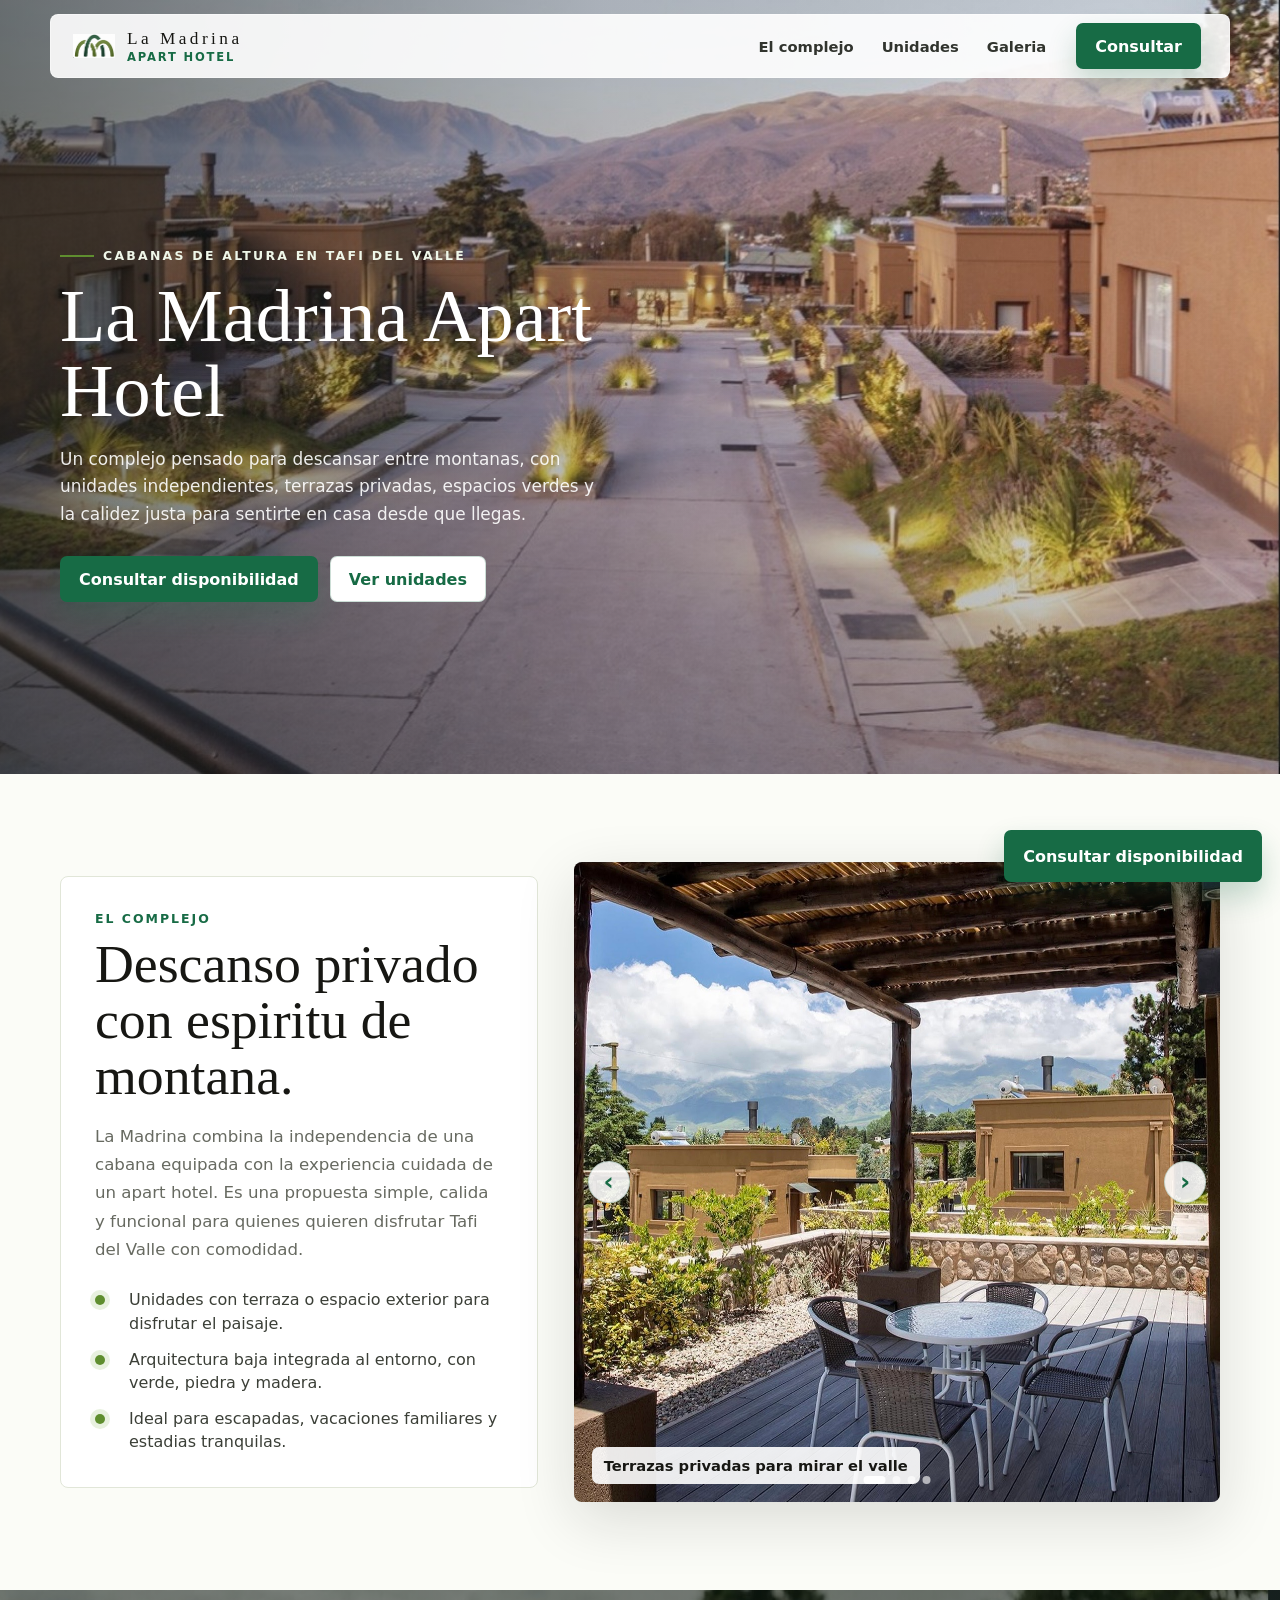
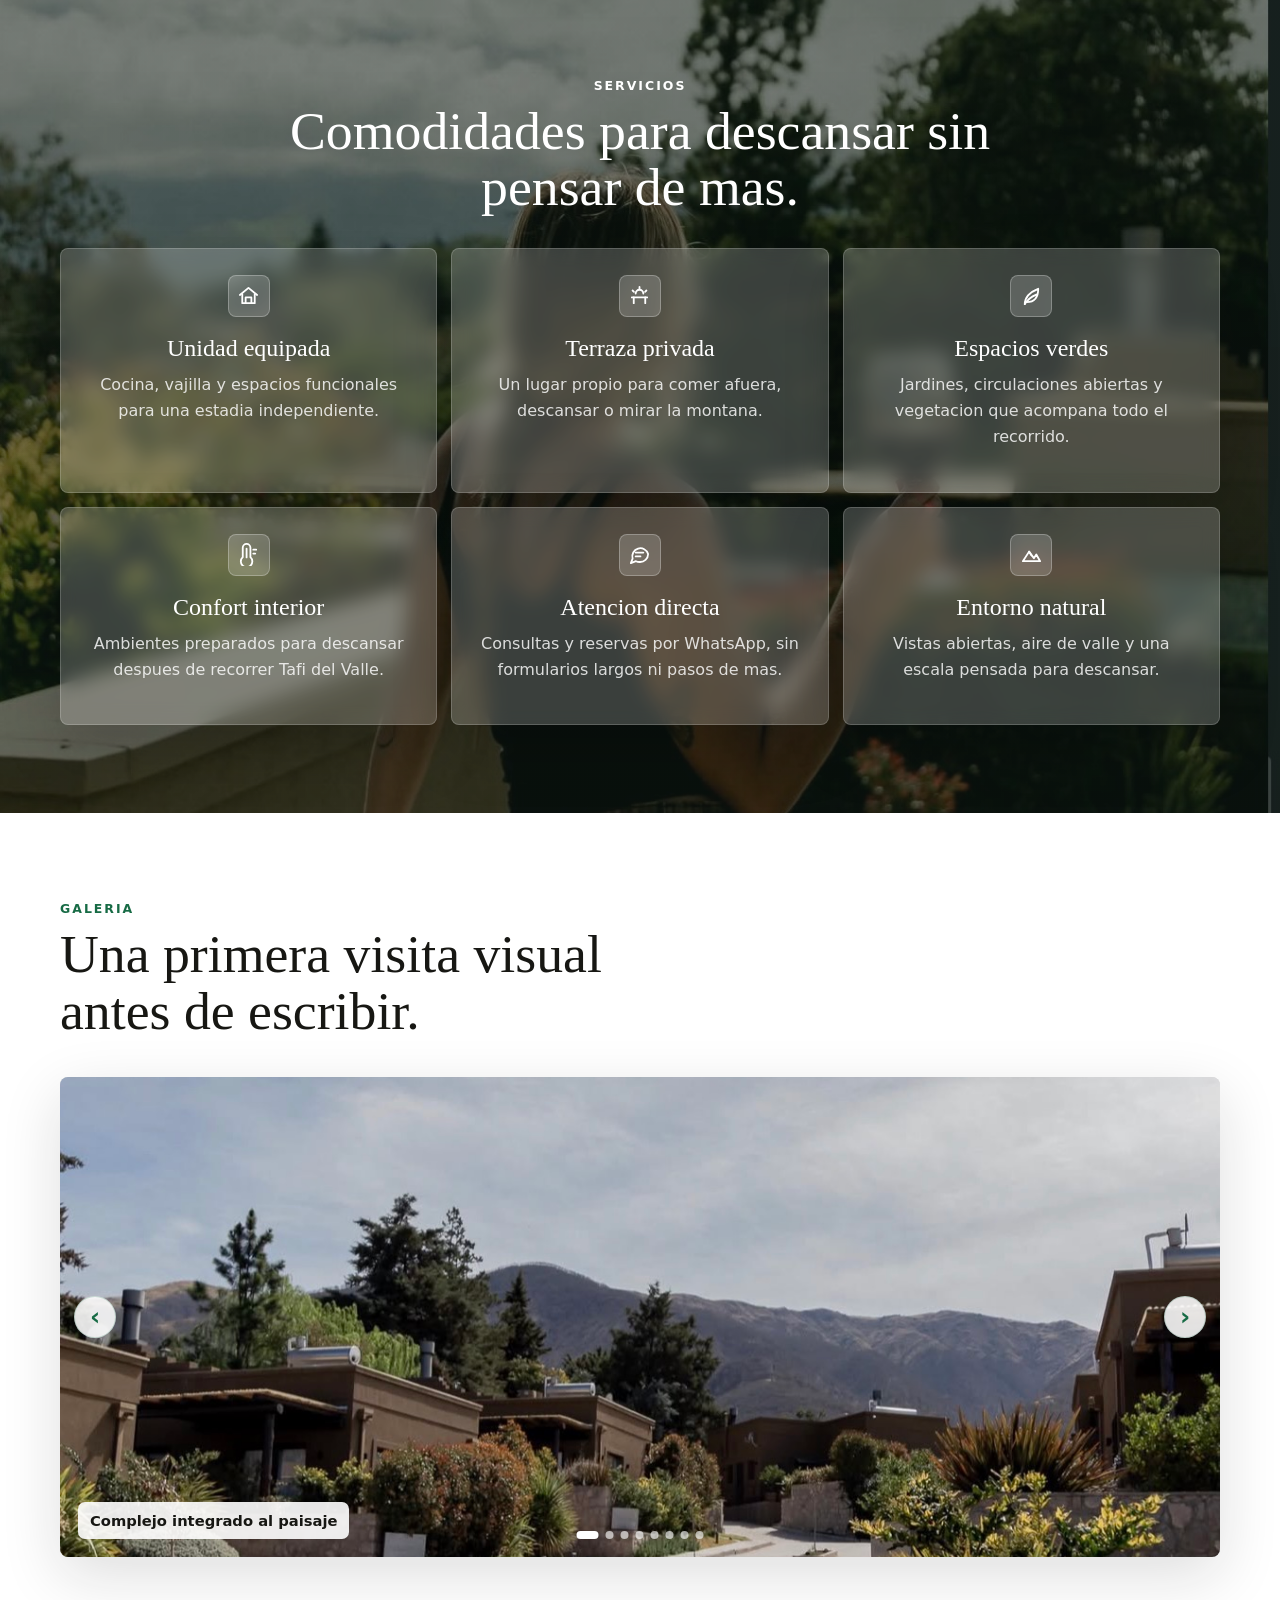
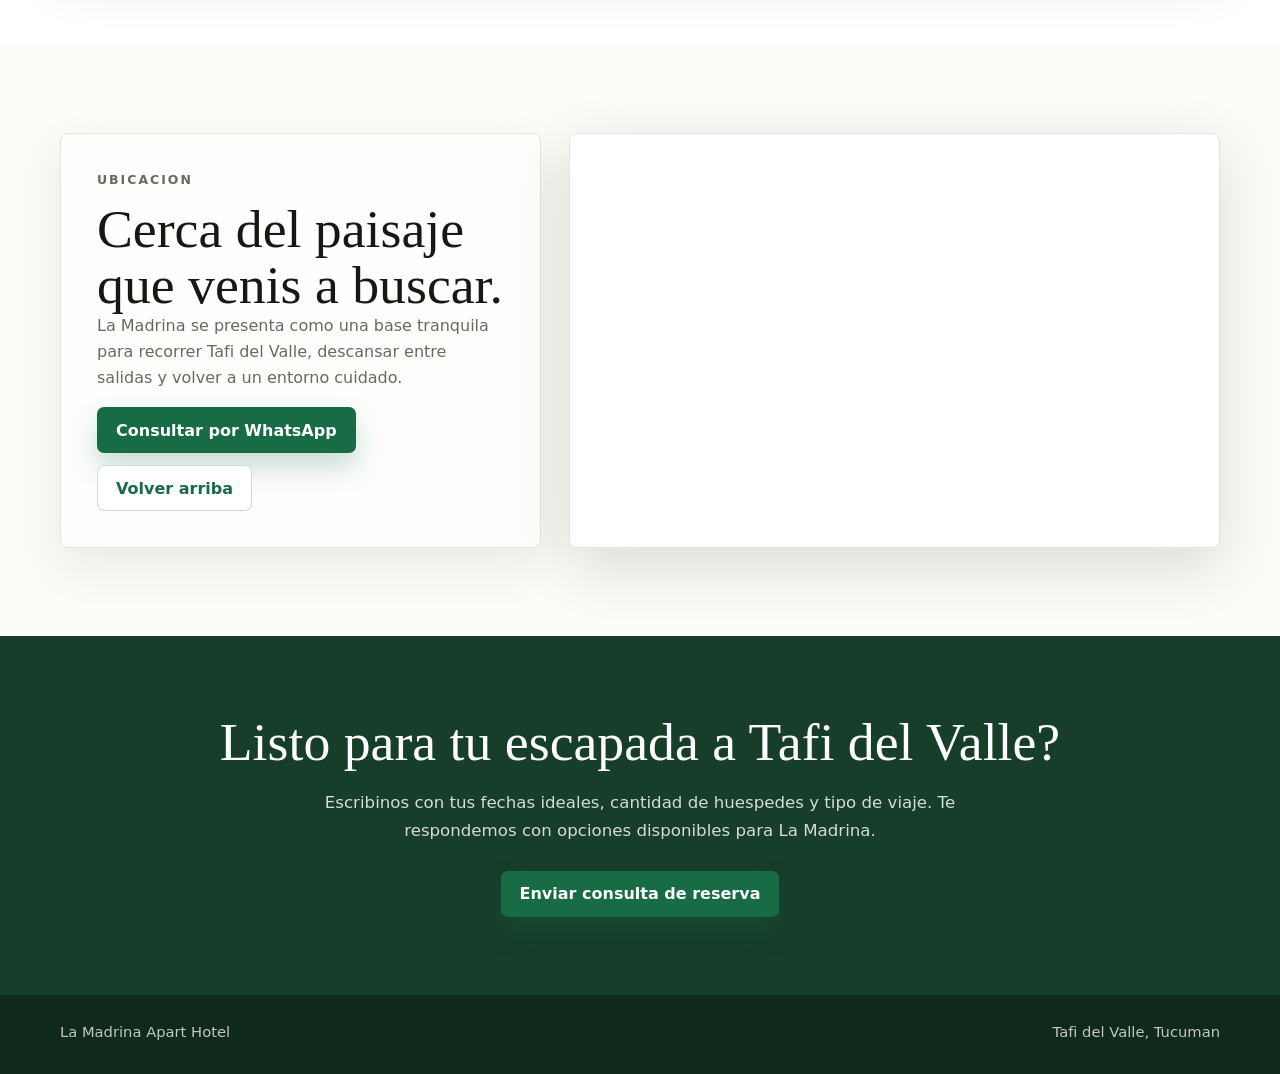
==== index.html @ ac55bc5e "Suavizar fondo de ubicacion" ====
<!doctype html>
<html lang="es">
  <head>
    <meta charset="utf-8">
    <meta name="viewport" content="width=device-width, initial-scale=1">
    <title>La Madrina Apart Hotel</title>
    <meta
      name="description"
      content="La Madrina Apart Hotel, cabanas de altura para descansar entre montanas, terrazas privadas y naturaleza."
    >
    <style>
      :root {
        --green: #176b45;
        --green-soft: #5f8e2f;
        --ink: #171713;
        --muted: #676a61;
        --line: #e1e6d8;
        --paper: #fbfcf7;
        --white: #ffffff;
        --stone: #d5c9b5;
        --wood: #8a5f3e;
        --shadow: 0 18px 60px rgba(23, 23, 19, 0.14);
      }

      * {
        box-sizing: border-box;
      }

      html {
        scroll-behavior: smooth;
      }

      body {
        margin: 0;
        font-family: Inter, ui-sans-serif, system-ui, -apple-system, BlinkMacSystemFont, "Segoe UI", sans-serif;
        color: var(--ink);
        background: var(--paper);
        letter-spacing: 0;
      }

      img {
        display: block;
        max-width: 100%;
      }

      a {
        color: inherit;
        text-decoration: none;
      }

      button,
      .button {
        font: inherit;
      }

      .topbar {
        position: fixed;
        top: 0;
        left: 0;
        right: 0;
        z-index: 20;
        display: flex;
        justify-content: center;
        padding: 14px 18px;
        transition: background 180ms ease, box-shadow 180ms ease, padding 180ms ease;
      }

      .topbar.is-scrolled {
        background: rgba(251, 252, 247, 0.94);
        box-shadow: 0 12px 34px rgba(23, 23, 19, 0.08);
        backdrop-filter: blur(16px);
        padding-block: 9px;
      }

      .nav {
        width: min(1180px, 100%);
        min-height: 64px;
        display: grid;
        grid-template-columns: auto 1fr auto auto;
        align-items: center;
        gap: 18px;
        padding: 8px 10px 8px 22px;
        border: 1px solid rgba(255, 255, 255, 0.42);
        background: rgba(255, 255, 255, 0.9);
        border-radius: 8px;
      }

      .brand {
        display: flex;
        align-items: center;
        gap: 12px;
        min-width: 0;
      }

      .brand-logo {
        width: 42px;
        height: 34px;
        object-fit: contain;
        flex: 0 0 auto;
      }

      .brand-text {
        display: grid;
        gap: 1px;
        min-width: 0;
      }

      .brand-name {
        font-family: Georgia, "Times New Roman", serif;
        font-size: 1.08rem;
        letter-spacing: 0.2em;
        white-space: nowrap;
      }

      .brand-type {
        color: var(--green);
        font-size: 0.72rem;
        font-weight: 800;
        letter-spacing: 0.16em;
        text-transform: uppercase;
      }

      .nav-links {
        display: flex;
        justify-content: flex-end;
        gap: 4px;
      }

      .nav-links a {
        padding: 11px 12px;
        border-radius: 7px;
        color: #31342e;
        font-size: 0.92rem;
        font-weight: 700;
      }

      .nav-links a:hover {
        background: #eef5e7;
        color: var(--green);
      }

      .button {
        display: inline-flex;
        align-items: center;
        justify-content: center;
        min-height: 46px;
        padding: 0 18px;
        border: 1px solid transparent;
        border-radius: 7px;
        background: var(--green);
        color: var(--white);
        font-weight: 850;
        box-shadow: 0 14px 28px rgba(23, 107, 69, 0.24);
        cursor: pointer;
        white-space: nowrap;
      }

      .button:hover {
        background: #105b39;
      }

      .button.secondary {
        background: var(--white);
        color: var(--green);
        border-color: rgba(23, 107, 69, 0.22);
        box-shadow: none;
      }

      .menu-button {
        display: none;
        width: 46px;
        height: 46px;
        border: 1px solid var(--line);
        border-radius: 7px;
        background: var(--white);
        color: var(--green);
        cursor: pointer;
      }

      .menu-button span,
      .menu-button::before,
      .menu-button::after {
        content: "";
        display: block;
        width: 18px;
        height: 2px;
        margin: 4px auto;
        background: currentColor;
      }

      .hero {
        position: relative;
        min-height: 86vh;
        display: grid;
        align-items: center;
        padding: 118px 18px 48px;
        isolation: isolate;
        overflow: hidden;
        background: #2b3027;
      }

      .hero::before {
        content: "";
        position: absolute;
        inset: 0;
        z-index: -2;
        background-image: url("assets/la-madrina-hero.jpeg");
        background-size: cover;
        background-position: center center;
      }

      .hero::after {
        content: "";
        position: absolute;
        inset: 0;
        z-index: -1;
        background:
          linear-gradient(90deg, rgba(12, 20, 15, 0.54), rgba(12, 20, 15, 0.18) 47%, rgba(12, 20, 15, 0.02)),
          linear-gradient(0deg, rgba(12, 20, 15, 0.26), rgba(12, 20, 15, 0.02) 55%);
      }

      .hero-inner,
      .section-inner {
        width: min(1160px, 100%);
        margin: 0 auto;
      }

      .hero-content {
        width: min(560px, 100%);
        color: var(--white);
      }

      .eyebrow {
        display: inline-flex;
        align-items: center;
        gap: 9px;
        margin: 0 0 16px;
        color: #eff7e9;
        font-size: 0.78rem;
        font-weight: 850;
        letter-spacing: 0.18em;
        text-transform: uppercase;
      }

      .eyebrow::before {
        content: "";
        width: 34px;
        height: 2px;
        background: var(--green-soft);
      }

      h1,
      h2,
      h3,
      p {
        margin-top: 0;
      }

      h1 {
        margin-bottom: 18px;
        font-family: Georgia, "Times New Roman", serif;
        font-size: clamp(2.7rem, 5.8vw, 4.8rem);
        line-height: 1;
        font-weight: 500;
      }

      .hero-copy {
        width: min(540px, 100%);
        margin-bottom: 28px;
        color: rgba(255, 255, 255, 0.9);
        font-size: 1.06rem;
        line-height: 1.62;
      }

      .hero-actions,
      .section-actions {
        display: flex;
        flex-wrap: wrap;
        gap: 12px;
        align-items: center;
      }

      section {
        scroll-margin-top: 96px;
      }

      .section {
        padding: 88px 18px;
      }

      .section.alt {
        background: var(--white);
      }

      .section-head {
        display: grid;
        grid-template-columns: minmax(0, 0.9fr) minmax(280px, 0.65fr);
        gap: 42px;
        align-items: end;
        margin-bottom: 38px;
      }

      .section-kicker {
        margin: 0 0 10px;
        color: var(--green);
        font-size: 0.78rem;
        font-weight: 900;
        letter-spacing: 0.16em;
        text-transform: uppercase;
      }

      h2 {
        margin-bottom: 0;
        font-family: Georgia, "Times New Roman", serif;
        font-size: clamp(2.1rem, 4.2vw, 3.6rem);
        line-height: 1.05;
        font-weight: 500;
      }

      .lead {
        margin-bottom: 0;
        color: var(--muted);
        font-size: 1.04rem;
        line-height: 1.7;
      }

      .intro-grid {
        display: grid;
        grid-template-columns: minmax(0, 0.85fr) minmax(0, 1.15fr);
        gap: 36px;
        align-items: center;
      }

      .intro-panel {
        padding: 34px;
        border: 1px solid var(--line);
        border-radius: 8px;
        background: var(--white);
      }

      .intro-panel h2 {
        margin-bottom: 18px;
      }

      .check-list {
        display: grid;
        gap: 13px;
        margin: 24px 0 0;
        padding: 0;
        list-style: none;
      }

      .check-list li {
        display: grid;
        grid-template-columns: 24px 1fr;
        gap: 10px;
        color: #3b3f37;
        line-height: 1.45;
      }

      .check-list li::before {
        content: "";
        width: 10px;
        height: 10px;
        margin-top: 7px;
        border-radius: 50%;
        background: var(--green-soft);
        box-shadow: 0 0 0 5px #e8f1df;
      }

      .photo-carousel {
        position: relative;
        overflow: hidden;
        border-radius: 8px;
        background: #d9d9d9;
        box-shadow: var(--shadow);
        isolation: isolate;
      }

      .photo-carousel.is-complex {
        height: clamp(430px, 50vw, 640px);
      }

      .photo-carousel.is-gallery {
        height: clamp(320px, 38vw, 480px);
      }

      .photo-carousel-track {
        height: 100%;
        display: flex;
        transition: transform 620ms ease;
      }

      .photo-slide {
        position: relative;
        min-width: 100%;
        height: 100%;
        margin: 0;
        overflow: hidden;
      }

      .photo-slide img {
        width: 100%;
        height: 100%;
        display: block;
        object-fit: cover;
      }

      .photo-slide figcaption {
        position: absolute;
        left: 18px;
        bottom: 18px;
        max-width: min(420px, calc(100% - 36px));
        padding: 10px 12px;
        border-radius: 7px;
        background: rgba(255, 255, 255, 0.9);
        color: var(--ink);
        font-size: 0.92rem;
        font-weight: 850;
      }

      .photo-arrow {
        position: absolute;
        top: 50%;
        z-index: 2;
        width: 42px;
        height: 42px;
        display: grid;
        place-items: center;
        border: 1px solid rgba(23, 107, 69, 0.2);
        border-radius: 999px;
        background: rgba(255, 255, 255, 0.88);
        color: var(--green);
        font-size: 1.55rem;
        font-weight: 900;
        line-height: 1;
        cursor: pointer;
        transform: translateY(-50%);
        transition: background 160ms ease, color 160ms ease;
      }

      .photo-arrow:hover {
        background: var(--green);
        color: var(--white);
      }

      .photo-arrow.prev {
        left: 14px;
      }

      .photo-arrow.next {
        right: 14px;
      }

      .photo-dots {
        position: absolute;
        left: 50%;
        bottom: 18px;
        z-index: 2;
        display: flex;
        gap: 7px;
        transform: translateX(-50%);
      }

      .photo-dot {
        width: 8px;
        height: 8px;
        padding: 0;
        border: 0;
        border-radius: 999px;
        background: rgba(255, 255, 255, 0.62);
        cursor: pointer;
      }

      .photo-dot.is-active {
        width: 22px;
        background: var(--white);
      }

      .units-grid {
        display: grid;
        grid-template-columns: repeat(auto-fit, minmax(240px, 1fr));
        gap: 16px;
      }

      .home-capacity-groups {
        display: grid;
        gap: 34px;
      }

      .home-capacity-group {
        display: grid;
        gap: 16px;
        padding-top: 22px;
        border-top: 1px solid var(--line);
      }

      .home-capacity-head {
        display: grid;
        grid-template-columns: minmax(0, 0.55fr) minmax(240px, 0.45fr);
        gap: 22px;
        align-items: end;
      }

      .home-capacity-head h3 {
        margin-bottom: 0;
        font-size: clamp(1.55rem, 2.7vw, 2.25rem);
      }

      .home-capacity-head p {
        margin-bottom: 0;
        color: var(--muted);
        line-height: 1.55;
      }

      .unit-card,
      .service-card {
        border: 1px solid var(--line);
        border-radius: 8px;
        background: var(--white);
        overflow: hidden;
      }

      .unit-card {
        display: grid;
        min-height: 350px;
        transition: transform 160ms ease, box-shadow 160ms ease;
      }

      .unit-card:hover {
        transform: translateY(-3px);
        box-shadow: var(--shadow);
      }

      .unit-card .unit-media {
        min-height: 150px;
        background-size: cover;
        background-position: center;
      }

      .unit-body {
        padding: 24px;
        display: grid;
        align-content: space-between;
        gap: 24px;
      }

      .capacity {
        width: fit-content;
        padding: 7px 10px;
        border-radius: 999px;
        background: #eff5e7;
        color: var(--green);
        font-size: 0.78rem;
        font-weight: 900;
        text-transform: uppercase;
      }

      h3 {
        margin-bottom: 10px;
        font-family: Georgia, "Times New Roman", serif;
        font-size: 1.5rem;
        font-weight: 500;
      }

      .unit-card p,
      .service-card p,
      .location-copy p {
        color: var(--muted);
        line-height: 1.62;
      }

      .text-link {
        color: var(--green);
        font-weight: 850;
      }

      .text-link::after {
        content: " ->";
      }

      .services-grid {
        display: grid;
        grid-template-columns: repeat(3, minmax(0, 1fr));
        gap: 14px;
      }

      .services-section {
        position: relative;
        overflow: hidden;
        background:
          linear-gradient(rgba(16, 29, 22, 0.5), rgba(16, 29, 22, 0.56)),
          url("assets/la-madrina-vino-vista.jpeg") center / cover;
        color: var(--white);
      }

      .services-section::before,
      .services-section::after {
        content: "";
        position: absolute;
        left: -4vw;
        right: -4vw;
        height: 46px;
        z-index: 0;
        background: var(--soft);
      }

      .services-section::before {
        top: -18px;
        border-radius: 0 0 50% 50%;
      }

      .services-section::after {
        bottom: -18px;
        border-radius: 50% 50% 0 0;
      }

      .services-section .section-inner {
        position: relative;
        z-index: 1;
      }

      .services-section .section-head {
        display: block;
        max-width: 760px;
        margin: 0 auto 32px;
        text-align: center;
      }

      .services-section .section-kicker,
      .services-section h2 {
        color: var(--white);
      }

      .service-card {
        min-height: 190px;
        padding: 24px;
      }

      .services-section .service-card {
        min-height: 210px;
        padding: 26px 22px;
        border: 1px solid rgba(255, 255, 255, 0.18);
        background: rgba(255, 255, 255, 0.2);
        color: var(--white);
        text-align: center;
        box-shadow: 0 24px 60px rgba(0, 0, 0, 0.2);
        backdrop-filter: blur(10px);
      }

      .services-section .service-card p {
        color: rgba(255, 255, 255, 0.82);
      }

      .service-icon {
        width: 42px;
        height: 42px;
        display: grid;
        place-items: center;
        margin-bottom: 20px;
        border-radius: 8px;
        border: 1px solid rgba(23, 107, 69, 0.18);
        background: #eff5e7;
        color: var(--green);
      }

      .services-section .service-icon {
        margin: 0 auto 18px;
        border-color: rgba(255, 255, 255, 0.26);
        background: rgba(255, 255, 255, 0.18);
        color: var(--white);
      }

      .service-icon svg {
        width: 23px;
        height: 23px;
        stroke: currentColor;
        stroke-width: 1.9;
        stroke-linecap: round;
        stroke-linejoin: round;
        fill: none;
      }

      .location-grid {
        display: grid;
        grid-template-columns: minmax(0, 0.85fr) minmax(0, 1.15fr);
        gap: 28px;
        align-items: stretch;
      }

      .location-copy {
        padding: 36px;
        border: 1px solid var(--line);
        border-radius: 8px;
        background: rgba(255, 255, 255, 0.72);
        box-shadow: 0 18px 48px rgba(23, 31, 22, 0.08);
      }

      .map-frame {
        min-height: 380px;
        border: 1px solid var(--line);
        border-radius: 8px;
        background: var(--white);
        box-shadow: var(--shadow);
        overflow: hidden;
      }

      .map-frame iframe {
        width: 100%;
        height: 100%;
        min-height: 380px;
        display: block;
        border: 0;
      }

      .cta-band {
        padding: 78px 18px;
        background: #173d2b;
        color: var(--white);
      }

      .cta-inner {
        width: min(960px, 100%);
        margin: 0 auto;
        text-align: center;
      }

      .cta-inner h2 {
        margin-bottom: 18px;
      }

      .cta-inner p {
        width: min(680px, 100%);
        margin: 0 auto 26px;
        color: rgba(255, 255, 255, 0.82);
        font-size: 1.04rem;
        line-height: 1.68;
      }

      footer {
        padding: 28px 18px 34px;
        background: #10291d;
        color: rgba(255, 255, 255, 0.74);
      }

      .footer-inner {
        width: min(1160px, 100%);
        margin: 0 auto;
        display: flex;
        justify-content: space-between;
        gap: 16px;
        flex-wrap: wrap;
        font-size: 0.92rem;
      }

      .floating-cta {
        position: fixed;
        right: 18px;
        bottom: 18px;
        z-index: 25;
        min-height: 52px;
      }

      @media (max-width: 920px) {
        .nav {
          grid-template-columns: auto 1fr auto;
        }

        .nav-links {
          position: absolute;
          top: calc(100% + 8px);
          left: 18px;
          right: 18px;
          display: none;
          grid-column: 1 / -1;
          padding: 10px;
          border: 1px solid var(--line);
          border-radius: 8px;
          background: var(--white);
          box-shadow: var(--shadow);
        }

        .nav-links.is-open {
          display: grid;
        }

        .nav-links a {
          min-height: 44px;
          display: flex;
          align-items: center;
        }

        .menu-button {
          display: block;
        }

        .nav > .button {
          display: none;
        }

        .hero {
          min-height: 86vh;
          padding-top: 120px;
        }

        .section-head,
        .intro-grid,
        .location-grid {
          grid-template-columns: 1fr;
        }

        .section-head {
          gap: 18px;
        }

        .units-grid,
        .services-grid {
          grid-template-columns: repeat(2, minmax(0, 1fr));
        }

        .photo-carousel.is-complex {
          height: min(520px, 66vh);
        }

        .photo-carousel.is-gallery {
          height: min(390px, 52vh);
        }
      }

      @media (max-width: 620px) {
        .topbar {
          padding: 10px;
        }

        .nav {
          min-height: 58px;
          gap: 10px;
          padding: 7px 8px 7px 10px;
        }

        .brand-name {
          max-width: 170px;
          overflow: hidden;
          text-overflow: ellipsis;
          font-size: 0.92rem;
          letter-spacing: 0.14em;
        }

        .brand-type {
          font-size: 0.66rem;
        }

        .hero {
          min-height: auto;
          padding: 118px 16px 42px;
        }

        h1 {
          font-size: clamp(2.7rem, 16vw, 4.3rem);
        }

        .hero-copy {
          font-size: 1rem;
        }

        .hero-actions,
        .section-actions {
          align-items: stretch;
          flex-direction: column;
        }

        .button {
          width: 100%;
          white-space: normal;
          text-align: center;
          line-height: 1.2;
        }

        .units-grid,
        .home-capacity-head,
        .services-grid {
          grid-template-columns: 1fr;
        }

        .photo-carousel.is-complex {
          height: min(430px, 70vh);
        }

        .photo-carousel.is-gallery {
          height: min(320px, 56vh);
        }

        .photo-arrow {
          width: 36px;
          height: 36px;
        }

        .photo-slide figcaption {
          right: 14px;
          left: 14px;
          bottom: 14px;
          max-width: none;
        }

        .section {
          padding: 64px 16px;
        }

        .intro-panel,
        .location-copy {
          padding: 24px;
        }

        .service-card {
          min-height: 0;
        }

        .floating-cta {
          display: none;
        }

        footer {
          padding-bottom: 34px;
        }
      }
    </style>
  </head>
  <body>
    <header class="topbar" data-topbar>
      <nav class="nav" aria-label="Navegacion principal">
        <a class="brand" href="#inicio" aria-label="Ir al inicio">
          <img class="brand-logo" src="assets/la-madrina-mark.png" alt="">
          <span class="brand-text">
            <span class="brand-name">La Madrina</span>
            <span class="brand-type">Apart Hotel</span>
          </span>
        </a>
        <div class="nav-links" data-menu>
          <a href="#complejo">El complejo</a>
          <a href="unidades.html">Unidades</a>
          <a href="#galeria">Galeria</a>
        </div>
        <a class="button" data-whatsapp href="#" target="_blank" rel="noreferrer">Consultar</a>
        <button class="menu-button" data-menu-button aria-label="Abrir menu" aria-expanded="false">
          <span></span>
        </button>
      </nav>
    </header>

    <main>
      <section class="hero" id="inicio">
        <div class="hero-inner">
          <div class="hero-content">
            <p class="eyebrow">Cabanas de altura en Tafi del Valle</p>
            <h1>La Madrina Apart Hotel</h1>
            <p class="hero-copy">
              Un complejo pensado para descansar entre montanas, con unidades independientes,
              terrazas privadas, espacios verdes y la calidez justa para sentirte en casa desde que llegas.
            </p>
            <div class="hero-actions">
              <a class="button" data-whatsapp href="#" target="_blank" rel="noreferrer">Consultar disponibilidad</a>
              <a class="button secondary" href="unidades.html">Ver unidades</a>
            </div>
          </div>
        </div>
      </section>

      <section class="section" id="complejo">
        <div class="section-inner intro-grid">
          <div class="intro-panel">
            <p class="section-kicker">El complejo</p>
            <h2>Descanso privado con espiritu de montana.</h2>
            <p class="lead">
              La Madrina combina la independencia de una cabana equipada con la experiencia cuidada
              de un apart hotel. Es una propuesta simple, calida y funcional para quienes quieren
              disfrutar Tafi del Valle con comodidad.
            </p>
            <ul class="check-list">
              <li>Unidades con terraza o espacio exterior para disfrutar el paisaje.</li>
              <li>Arquitectura baja integrada al entorno, con verde, piedra y madera.</li>
              <li>Ideal para escapadas, vacaciones familiares y estadias tranquilas.</li>
            </ul>
          </div>
          <div class="photo-carousel is-complex" data-photo-carousel aria-label="Fotos del complejo">
            <div class="photo-carousel-track" data-photo-track>
              <figure class="photo-slide">
                <img src="assets/la-madrina-terraza.jpeg" alt="Terraza privada con vista a las montanas">
                <figcaption>Terrazas privadas para mirar el valle</figcaption>
              </figure>
              <figure class="photo-slide">
                <img src="assets/la-madrina-complejo-dia.jpeg" alt="Calle interna del complejo La Madrina">
                <figcaption>Arquitectura baja integrada al paisaje</figcaption>
              </figure>
              <figure class="photo-slide">
                <img src="assets/la-madrina-complejo-calle.jpeg" alt="Calle interna de La Madrina con vegetacion y montanas">
                <figcaption>Senderos, jardines y montanas cerca</figcaption>
              </figure>
              <figure class="photo-slide">
                <img src="assets/la-madrina-vino-vista.jpeg" alt="Persona con copa de vino mirando el paisaje">
                <figcaption>Momentos tranquilos frente al valle</figcaption>
              </figure>
            </div>
            <button class="photo-arrow prev" type="button" aria-label="Foto anterior" data-photo-prev>‹</button>
            <button class="photo-arrow next" type="button" aria-label="Foto siguiente" data-photo-next>›</button>
            <div class="photo-dots" data-photo-dots aria-label="Seleccionar foto"></div>
          </div>
        </div>
      </section>

      <section class="section services-section" id="servicios">
        <div class="section-inner">
          <div class="section-head">
            <div>
              <p class="section-kicker">Servicios</p>
              <h2>Comodidades para descansar sin pensar de mas.</h2>
            </div>
          </div>

          <div class="services-grid">
            <article class="service-card">
              <div class="service-icon" aria-hidden="true">
                <svg viewBox="0 0 24 24">
                  <path d="M3 11.5 12 4l9 7.5"></path>
                  <path d="M5.5 10.5V20h13v-9.5"></path>
                  <path d="M9 20v-6h6v6"></path>
                </svg>
              </div>
              <h3>Unidad equipada</h3>
              <p>Cocina, vajilla y espacios funcionales para una estadia independiente.</p>
            </article>
            <article class="service-card">
              <div class="service-icon" aria-hidden="true">
                <svg viewBox="0 0 24 24">
                  <path d="M4 14h16"></path>
                  <path d="M6 14v6"></path>
                  <path d="M18 14v6"></path>
                  <path d="M8 10a4 4 0 0 1 8 0"></path>
                  <path d="M12 3v2"></path>
                  <path d="M4.8 6.8 6.2 8.2"></path>
                  <path d="M19.2 6.8 17.8 8.2"></path>
                </svg>
              </div>
              <h3>Terraza privada</h3>
              <p>Un lugar propio para comer afuera, descansar o mirar la montana.</p>
            </article>
            <article class="service-card">
              <div class="service-icon" aria-hidden="true">
                <svg viewBox="0 0 24 24">
                  <path d="M5 21c0-7 4-12 14-16 0 9-4 14-12 14"></path>
                  <path d="M5 21c3-5 7-8 12-10"></path>
                </svg>
              </div>
              <h3>Espacios verdes</h3>
              <p>Jardines, circulaciones abiertas y vegetacion que acompana todo el recorrido.</p>
            </article>
            <article class="service-card">
              <div class="service-icon" aria-hidden="true">
                <svg viewBox="0 0 24 24">
                  <path d="M14 14.8V5a4 4 0 0 0-8 0v9.8a6 6 0 1 0 8 0Z"></path>
                  <path d="M10 6v9"></path>
                  <path d="M17 7h3"></path>
                  <path d="M17 11h2"></path>
                </svg>
              </div>
              <h3>Confort interior</h3>
              <p>Ambientes preparados para descansar despues de recorrer Tafi del Valle.</p>
            </article>
            <article class="service-card">
              <div class="service-icon" aria-hidden="true">
                <svg viewBox="0 0 24 24">
                  <path d="M21 11.5a8.4 8.4 0 0 1-9 8.3 8.8 8.8 0 0 1-3.7-.8L3 21l1.8-4.7A8.3 8.3 0 1 1 21 11.5Z"></path>
                  <path d="M8 10h8"></path>
                  <path d="M8 14h5"></path>
                </svg>
              </div>
              <h3>Atencion directa</h3>
              <p>Consultas y reservas por WhatsApp, sin formularios largos ni pasos de mas.</p>
            </article>
            <article class="service-card">
              <div class="service-icon" aria-hidden="true">
                <svg viewBox="0 0 24 24">
                  <path d="m3 19 6.5-10 5 7 2.5-4 4 7H3Z"></path>
                  <path d="M9.5 9 12 13"></path>
                </svg>
              </div>
              <h3>Entorno natural</h3>
              <p>Vistas abiertas, aire de valle y una escala pensada para descansar.</p>
            </article>
          </div>
        </div>
      </section>

      <section class="section alt" id="galeria">
        <div class="section-inner">
          <div class="section-head">
            <div>
              <p class="section-kicker">Galeria</p>
              <h2>Una primera visita visual antes de escribir.</h2>
            </div>
          </div>

          <div class="photo-carousel is-gallery" data-photo-carousel aria-label="Galeria de La Madrina">
            <div class="photo-carousel-track" data-photo-track>
              <figure class="photo-slide">
                <img src="assets/la-madrina-complejo-dia.jpeg" alt="Calle interna del complejo La Madrina">
                <figcaption>Complejo integrado al paisaje</figcaption>
              </figure>
              <figure class="photo-slide">
                <img src="assets/la-madrina-complejo-calle.jpeg" alt="Calle interna de La Madrina con vegetacion y montanas">
                <figcaption>Senderos y verde del complejo</figcaption>
              </figure>
              <figure class="photo-slide">
                <img src="assets/la-madrina-terraza.jpeg" alt="Terraza con mesa y vista al valle">
                <figcaption>Terrazas privadas</figcaption>
              </figure>
              <figure class="photo-slide">
                <img src="assets/la-madrina-familia-terraza.jpeg" alt="Familia descansando en terraza con vista a las montanas">
                <figcaption>Espacios para compartir</figcaption>
              </figure>
              <figure class="photo-slide">
                <img src="assets/la-madrina-vino-vista.jpeg" alt="Persona con copa de vino mirando el paisaje">
                <figcaption>Momentos frente al valle</figcaption>
              </figure>
              <figure class="photo-slide">
                <img src="assets/la-madrina-vino.jpeg" alt="Detalle de copa de vino y aperitivos">
                <figcaption>Momentos de descanso</figcaption>
              </figure>
              <figure class="photo-slide">
                <img src="assets/la-madrina-amaicha-bienvenida.jpeg" alt="Detalle de bienvenida en la cabana Amaicha">
                <figcaption>Bienvenida en la unidad</figcaption>
              </figure>
              <figure class="photo-slide">
                <img src="assets/la-madrina-desayuno.jpeg" alt="Desayuno con medialunas, frutas y huevos">
                <figcaption>Desayunos para empezar el dia</figcaption>
              </figure>
            </div>
            <button class="photo-arrow prev" type="button" aria-label="Foto anterior" data-photo-prev>‹</button>
            <button class="photo-arrow next" type="button" aria-label="Foto siguiente" data-photo-next>›</button>
            <div class="photo-dots" data-photo-dots aria-label="Seleccionar foto"></div>
          </div>
        </div>
      </section>

      <section class="section" id="ubicacion">
        <div class="section-inner location-grid">
          <div class="location-copy">
            <p class="section-kicker">Ubicacion</p>
            <h2>Cerca del paisaje que venis a buscar.</h2>
            <p>
              La Madrina se presenta como una base tranquila para recorrer Tafi del Valle,
              descansar entre salidas y volver a un entorno cuidado.
            </p>
            <div class="section-actions">
              <a class="button" data-whatsapp href="#" target="_blank" rel="noreferrer">Consultar por WhatsApp</a>
              <a class="button secondary" href="#inicio">Volver arriba</a>
            </div>
          </div>
          <div class="map-frame" aria-label="Mapa de La Madrina">
            <iframe
              src="https://www.google.com/maps/embed?pb=!1m18!1m12!1m3!1d14222.153965187437!2d-65.69985829356787!3d-26.851126834847406!2m3!1f0!2f0!3f0!3m2!1i1024!2i768!4f13.1!3m3!1m2!1s0x9422230004ee1edf%3A0xf31bd4cf93602bbd!2sLa%20Madrina!5e0!3m2!1ses!2sar!4v1784560262444!5m2!1ses!2sar"
              allowfullscreen
              loading="lazy"
              referrerpolicy="strict-origin-when-cross-origin"
              title="Ubicacion de La Madrina en Google Maps"
            ></iframe>
          </div>
        </div>
      </section>

      <section class="cta-band" id="reserva">
        <div class="cta-inner">
          <h2>Listo para tu escapada a Tafi del Valle?</h2>
          <p>
            Escribinos con tus fechas ideales, cantidad de huespedes y tipo de viaje.
            Te respondemos con opciones disponibles para La Madrina.
          </p>
          <a class="button" data-whatsapp href="#" target="_blank" rel="noreferrer">Enviar consulta de reserva</a>
        </div>
      </section>
    </main>

    <footer>
      <div class="footer-inner">
        <span>La Madrina Apart Hotel</span>
        <span>Tafi del Valle, Tucuman</span>
      </div>
    </footer>

    <a class="button floating-cta" data-whatsapp href="#" target="_blank" rel="noreferrer">Consultar disponibilidad</a>

    <script>
      const whatsappText = "Hola! Quisiera consultar disponibilidad en La Madrina Apart Hotel.";
      const whatsappUrl = `https://wa.me/?text=${encodeURIComponent(whatsappText)}`;

      document.querySelectorAll("[data-whatsapp]").forEach((link) => {
        link.href = whatsappUrl;
      });

      const topbar = document.querySelector("[data-topbar]");
      const menu = document.querySelector("[data-menu]");
      const menuButton = document.querySelector("[data-menu-button]");

      const updateTopbar = () => {
        topbar.classList.toggle("is-scrolled", window.scrollY > 18);
      };

      updateTopbar();
      window.addEventListener("scroll", updateTopbar, { passive: true });

      menuButton.addEventListener("click", () => {
        const isOpen = menu.classList.toggle("is-open");
        menuButton.setAttribute("aria-expanded", String(isOpen));
      });

      menu.querySelectorAll("a").forEach((link) => {
        link.addEventListener("click", () => {
          menu.classList.remove("is-open");
          menuButton.setAttribute("aria-expanded", "false");
        });
      });

      document.querySelectorAll("[data-photo-carousel]").forEach((carousel) => {
        const track = carousel.querySelector("[data-photo-track]");
        const slides = Array.from(carousel.querySelectorAll(".photo-slide"));
        const prev = carousel.querySelector("[data-photo-prev]");
        const next = carousel.querySelector("[data-photo-next]");
        const dots = carousel.querySelector("[data-photo-dots]");
        let current = 0;
        let timer;

        slides.forEach((_, index) => {
          const dot = document.createElement("button");
          dot.className = "photo-dot";
          dot.type = "button";
          dot.setAttribute("aria-label", `Ver foto ${index + 1}`);
          dot.addEventListener("click", () => {
            goTo(index);
            restart();
          });
          dots.append(dot);
        });

        const dotButtons = Array.from(dots.querySelectorAll(".photo-dot"));

        const goTo = (index) => {
          current = (index + slides.length) % slides.length;
          track.style.transform = `translateX(-${current * 100}%)`;
          dotButtons.forEach((dot, dotIndex) => {
            dot.classList.toggle("is-active", dotIndex === current);
          });
        };

        const start = () => {
          timer = window.setInterval(() => goTo(current + 1), 4200);
        };

        const stop = () => {
          window.clearInterval(timer);
        };

        const restart = () => {
          stop();
          start();
        };

        prev.addEventListener("click", () => {
          goTo(current - 1);
          restart();
        });

        next.addEventListener("click", () => {
          goTo(current + 1);
          restart();
        });

        carousel.addEventListener("mouseenter", stop);
        carousel.addEventListener("mouseleave", start);
        carousel.addEventListener("focusin", stop);
        carousel.addEventListener("focusout", start);

        goTo(0);
        start();
      });
    </script>
  </body>
</html>
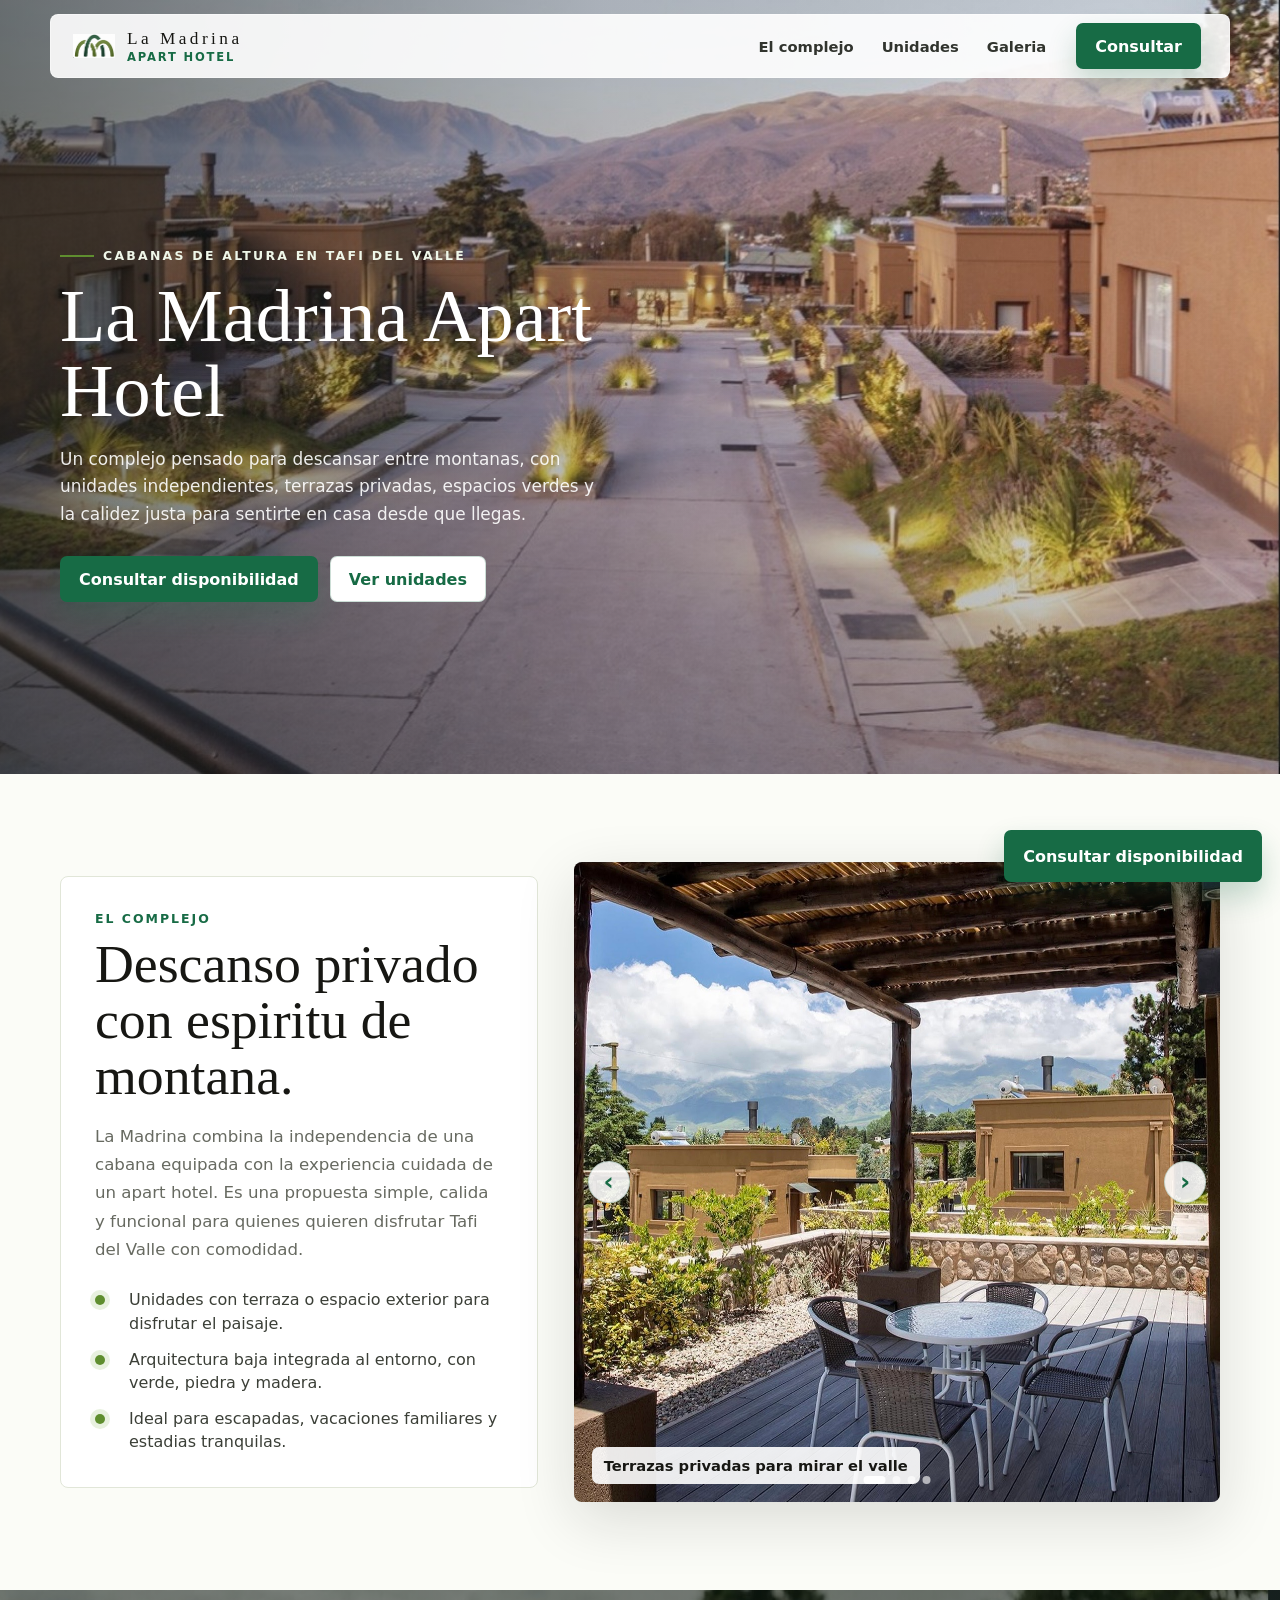
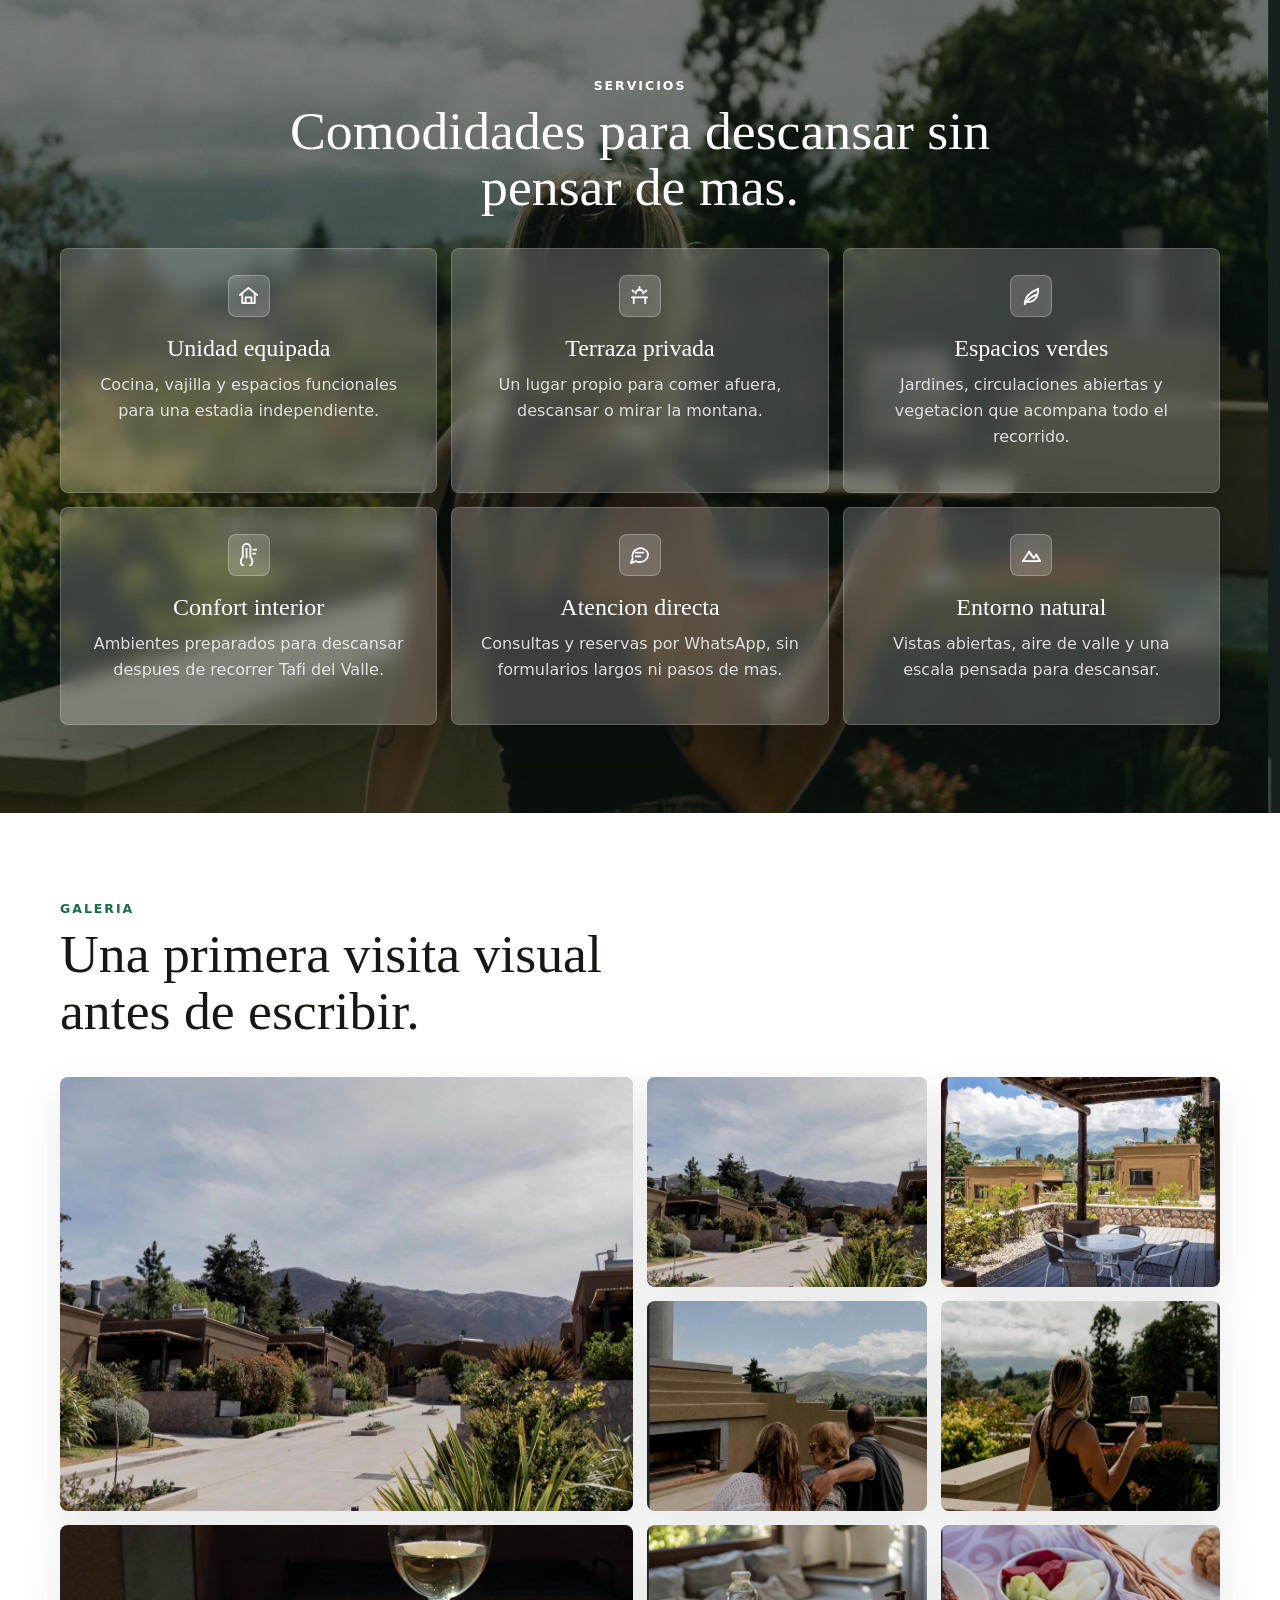
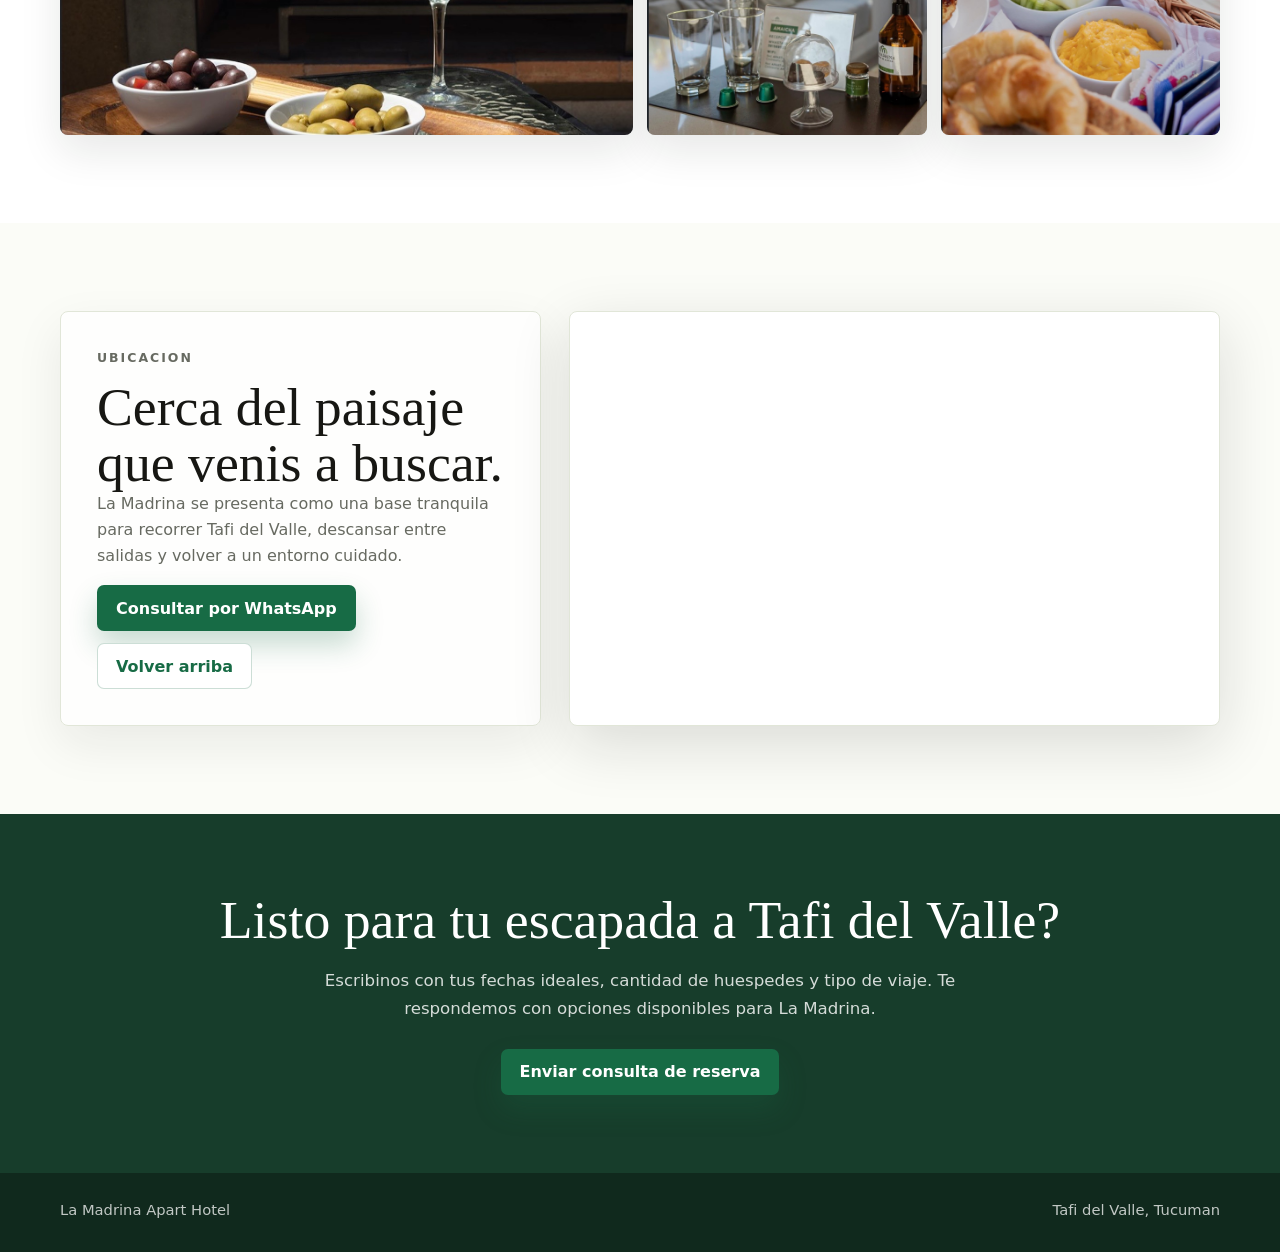
==== commit 087c2d70: "Convertir galeria en mosaico" ====
--- a/index.html
+++ b/index.html
@@ -381,10 +381,6 @@
         height: clamp(430px, 50vw, 640px);
       }
 
-      .photo-carousel.is-gallery {
-        height: clamp(320px, 38vw, 480px);
-      }
-
       .photo-carousel-track {
         height: 100%;
         display: flex;
@@ -475,6 +471,74 @@
       .photo-dot.is-active {
         width: 22px;
         background: var(--white);
+      }
+
+      .gallery-mosaic {
+        display: grid;
+        grid-template-columns: repeat(4, minmax(0, 1fr));
+        grid-auto-rows: 210px;
+        gap: 14px;
+      }
+
+      .gallery-tile {
+        position: relative;
+        min-height: 210px;
+        margin: 0;
+        overflow: hidden;
+        border-radius: 8px;
+        background: #d9d9d9;
+        box-shadow: 0 16px 42px rgba(23, 31, 22, 0.1);
+      }
+
+      .gallery-tile.is-featured {
+        grid-column: span 2;
+        grid-row: span 2;
+      }
+
+      .gallery-tile.is-wide {
+        grid-column: span 2;
+      }
+
+      .gallery-tile img {
+        width: 100%;
+        height: 100%;
+        display: block;
+        object-fit: cover;
+        transition: transform 260ms ease;
+      }
+
+      .gallery-tile:focus {
+        outline: 3px solid rgba(23, 107, 69, 0.34);
+        outline-offset: 3px;
+      }
+
+      .gallery-tile figcaption {
+        position: absolute;
+        inset: 0;
+        display: flex;
+        align-items: flex-end;
+        padding: 18px;
+        background: linear-gradient(
+          rgba(23, 107, 69, 0.16),
+          rgba(23, 107, 69, 0.78)
+        );
+        color: var(--white);
+        font-size: 0.95rem;
+        font-weight: 850;
+        opacity: 0;
+        transition: opacity 180ms ease;
+      }
+
+      .gallery-tile:hover img,
+      .gallery-tile:focus img,
+      .gallery-tile:focus-within img {
+        transform: scale(1.04);
+      }
+
+      .gallery-tile:hover figcaption,
+      .gallery-tile:focus figcaption,
+      .gallery-tile:focus-within figcaption {
+        opacity: 1;
       }
 
       .units-grid {
@@ -822,8 +886,14 @@
           height: min(520px, 66vh);
         }
 
-        .photo-carousel.is-gallery {
-          height: min(390px, 52vh);
+        .gallery-mosaic {
+          grid-template-columns: repeat(2, minmax(0, 1fr));
+          grid-auto-rows: 220px;
+        }
+
+        .gallery-tile.is-featured,
+        .gallery-tile.is-wide {
+          grid-column: span 2;
         }
       }
 
@@ -886,10 +956,6 @@
           height: min(430px, 70vh);
         }
 
-        .photo-carousel.is-gallery {
-          height: min(320px, 56vh);
-        }
-
         .photo-arrow {
           width: 36px;
           height: 36px;
@@ -900,6 +966,21 @@
           left: 14px;
           bottom: 14px;
           max-width: none;
+        }
+
+        .gallery-mosaic {
+          grid-template-columns: 1fr;
+          grid-auto-rows: 260px;
+        }
+
+        .gallery-tile.is-featured,
+        .gallery-tile.is-wide {
+          grid-column: auto;
+          grid-row: auto;
+        }
+
+        .gallery-tile figcaption {
+          opacity: 1;
         }
 
         .section {
@@ -1099,44 +1180,39 @@
             </div>
           </div>
 
-          <div class="photo-carousel is-gallery" data-photo-carousel aria-label="Galeria de La Madrina">
-            <div class="photo-carousel-track" data-photo-track>
-              <figure class="photo-slide">
-                <img src="assets/la-madrina-complejo-dia.jpeg" alt="Calle interna del complejo La Madrina">
-                <figcaption>Complejo integrado al paisaje</figcaption>
-              </figure>
-              <figure class="photo-slide">
-                <img src="assets/la-madrina-complejo-calle.jpeg" alt="Calle interna de La Madrina con vegetacion y montanas">
-                <figcaption>Senderos y verde del complejo</figcaption>
-              </figure>
-              <figure class="photo-slide">
-                <img src="assets/la-madrina-terraza.jpeg" alt="Terraza con mesa y vista al valle">
-                <figcaption>Terrazas privadas</figcaption>
-              </figure>
-              <figure class="photo-slide">
-                <img src="assets/la-madrina-familia-terraza.jpeg" alt="Familia descansando en terraza con vista a las montanas">
-                <figcaption>Espacios para compartir</figcaption>
-              </figure>
-              <figure class="photo-slide">
-                <img src="assets/la-madrina-vino-vista.jpeg" alt="Persona con copa de vino mirando el paisaje">
-                <figcaption>Momentos frente al valle</figcaption>
-              </figure>
-              <figure class="photo-slide">
-                <img src="assets/la-madrina-vino.jpeg" alt="Detalle de copa de vino y aperitivos">
-                <figcaption>Momentos de descanso</figcaption>
-              </figure>
-              <figure class="photo-slide">
-                <img src="assets/la-madrina-amaicha-bienvenida.jpeg" alt="Detalle de bienvenida en la cabana Amaicha">
-                <figcaption>Bienvenida en la unidad</figcaption>
-              </figure>
-              <figure class="photo-slide">
-                <img src="assets/la-madrina-desayuno.jpeg" alt="Desayuno con medialunas, frutas y huevos">
-                <figcaption>Desayunos para empezar el dia</figcaption>
-              </figure>
-            </div>
-            <button class="photo-arrow prev" type="button" aria-label="Foto anterior" data-photo-prev>‹</button>
-            <button class="photo-arrow next" type="button" aria-label="Foto siguiente" data-photo-next>›</button>
-            <div class="photo-dots" data-photo-dots aria-label="Seleccionar foto"></div>
+          <div class="gallery-mosaic" aria-label="Galeria de La Madrina">
+            <figure class="gallery-tile is-featured" tabindex="0">
+              <img src="assets/la-madrina-complejo-dia.jpeg" alt="Calle interna del complejo La Madrina">
+              <figcaption>Complejo integrado al paisaje</figcaption>
+            </figure>
+            <figure class="gallery-tile" tabindex="0">
+              <img src="assets/la-madrina-complejo-calle.jpeg" alt="Calle interna de La Madrina con vegetacion y montanas">
+              <figcaption>Senderos y verde del complejo</figcaption>
+            </figure>
+            <figure class="gallery-tile" tabindex="0">
+              <img src="assets/la-madrina-terraza.jpeg" alt="Terraza con mesa y vista al valle">
+              <figcaption>Terrazas privadas</figcaption>
+            </figure>
+            <figure class="gallery-tile" tabindex="0">
+              <img src="assets/la-madrina-familia-terraza.jpeg" alt="Familia descansando en terraza con vista a las montanas">
+              <figcaption>Espacios para compartir</figcaption>
+            </figure>
+            <figure class="gallery-tile" tabindex="0">
+              <img src="assets/la-madrina-vino-vista.jpeg" alt="Persona con copa de vino mirando el paisaje">
+              <figcaption>Momentos frente al valle</figcaption>
+            </figure>
+            <figure class="gallery-tile is-wide" tabindex="0">
+              <img src="assets/la-madrina-vino.jpeg" alt="Detalle de copa de vino y aperitivos">
+              <figcaption>Momentos de descanso</figcaption>
+            </figure>
+            <figure class="gallery-tile" tabindex="0">
+              <img src="assets/la-madrina-amaicha-bienvenida.jpeg" alt="Detalle de bienvenida en la cabana Amaicha">
+              <figcaption>Bienvenida en la unidad</figcaption>
+            </figure>
+            <figure class="gallery-tile" tabindex="0">
+              <img src="assets/la-madrina-desayuno.jpeg" alt="Desayuno con medialunas, frutas y huevos">
+              <figcaption>Desayunos para empezar el dia</figcaption>
+            </figure>
           </div>
         </div>
       </section>
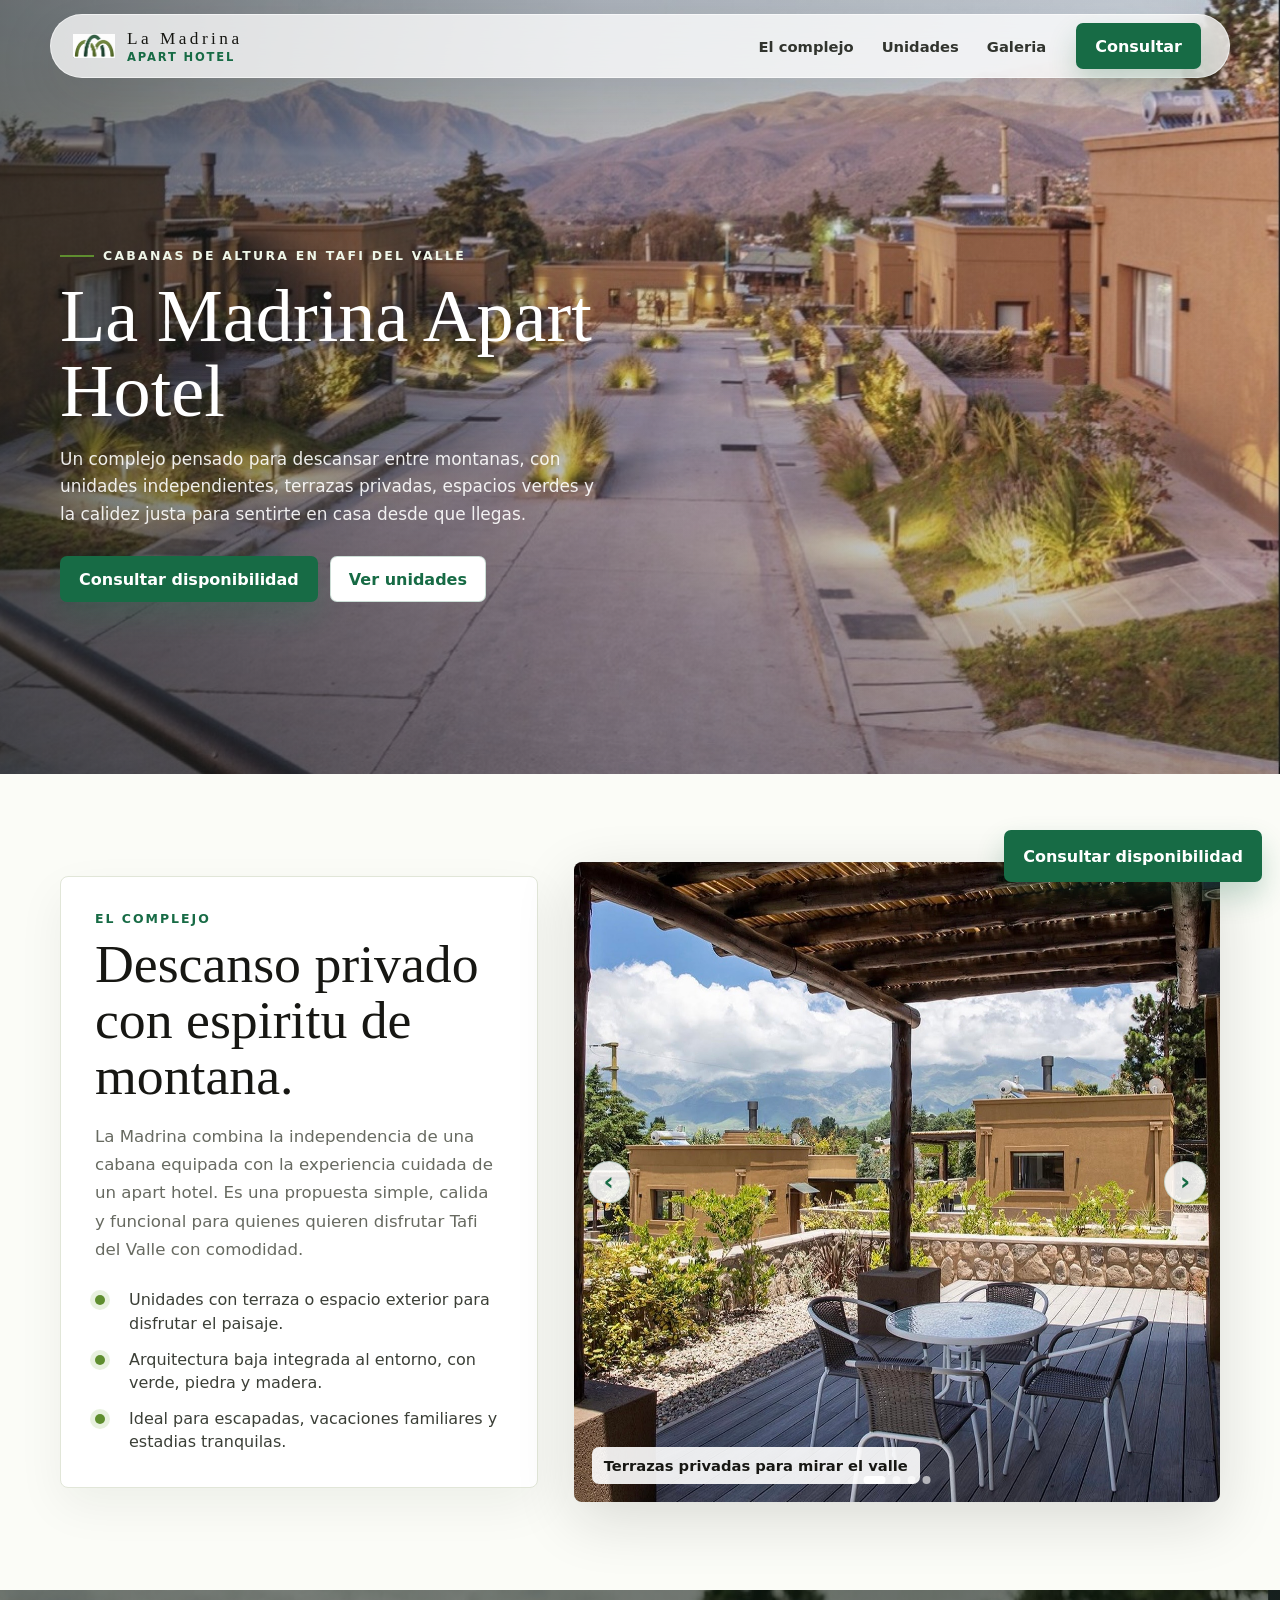
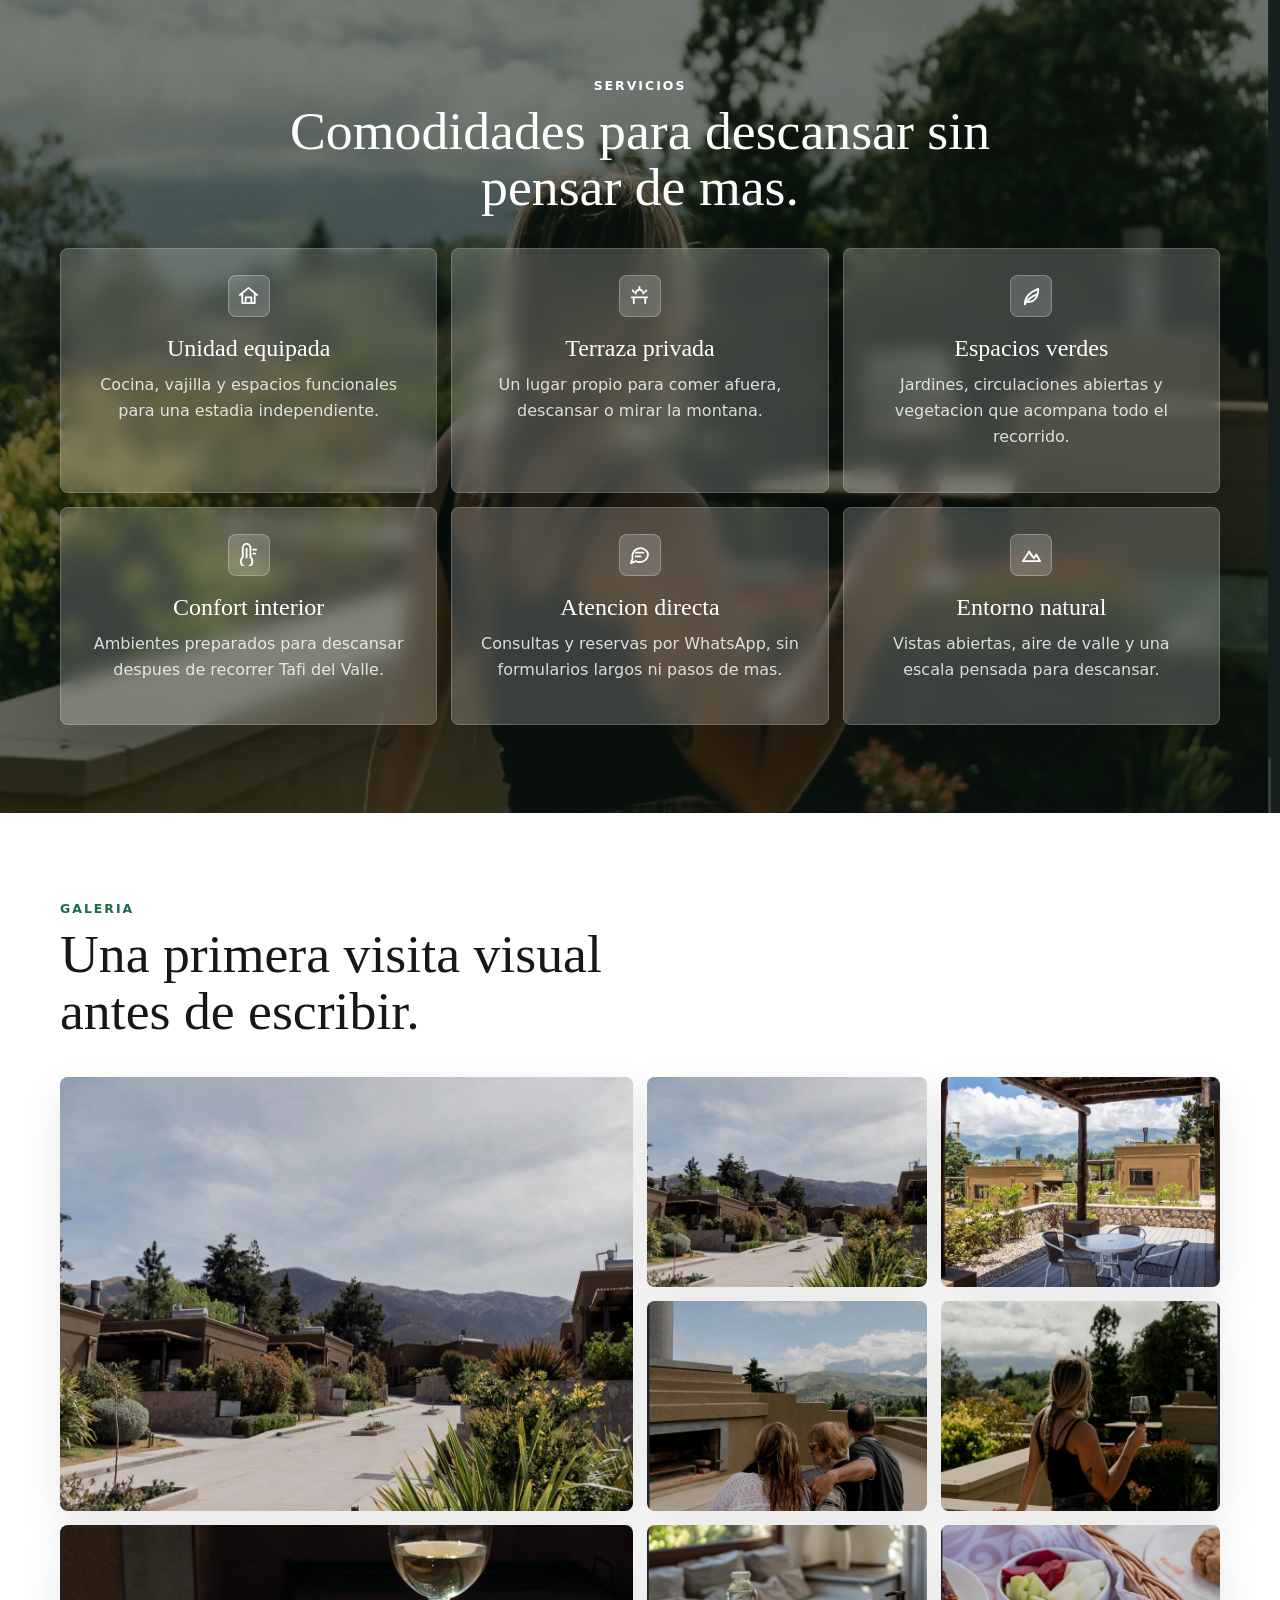
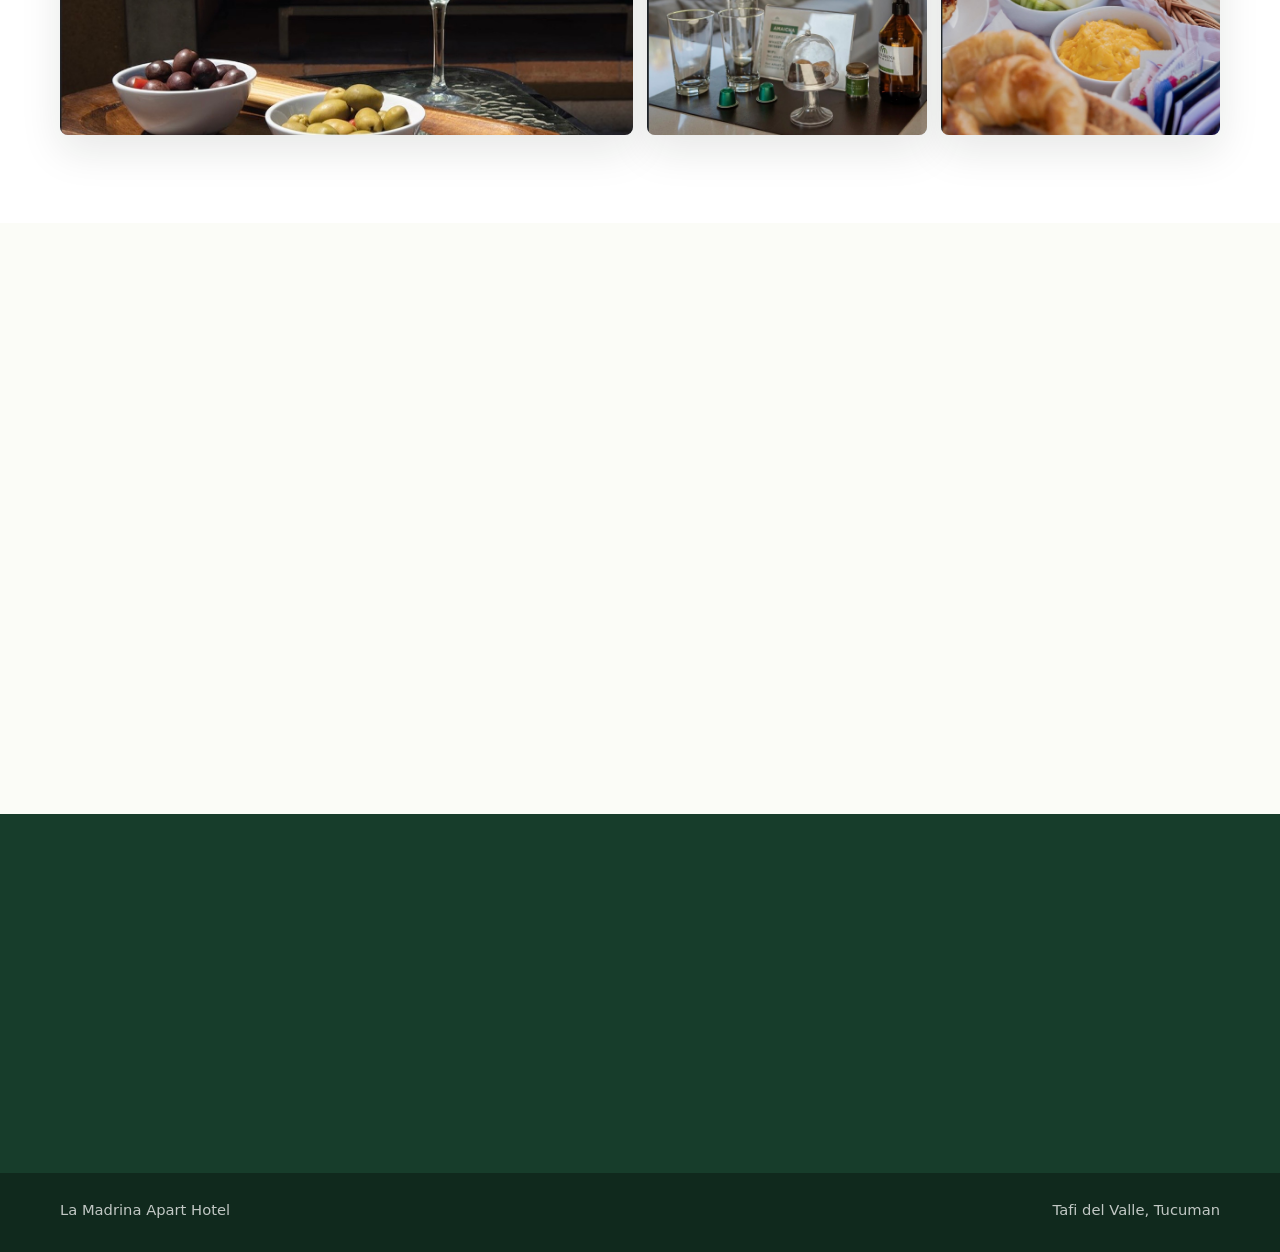
==== commit 2d370a61: "Modernizar navbar y animaciones" ====
--- a/index.html
+++ b/index.html
@@ -62,17 +62,16 @@
         display: flex;
         justify-content: center;
         padding: 14px 18px;
-        transition: background 180ms ease, box-shadow 180ms ease, padding 180ms ease;
+        pointer-events: none;
+        transition: padding 220ms ease, transform 220ms ease;
       }
 
       .topbar.is-scrolled {
-        background: rgba(251, 252, 247, 0.94);
-        box-shadow: 0 12px 34px rgba(23, 23, 19, 0.08);
-        backdrop-filter: blur(16px);
         padding-block: 9px;
       }
 
       .nav {
+        position: relative;
         width: min(1180px, 100%);
         min-height: 64px;
         display: grid;
@@ -80,9 +79,20 @@
         align-items: center;
         gap: 18px;
         padding: 8px 10px 8px 22px;
-        border: 1px solid rgba(255, 255, 255, 0.42);
-        background: rgba(255, 255, 255, 0.9);
-        border-radius: 8px;
+        border: 1px solid rgba(255, 255, 255, 0.56);
+        border-radius: 999px;
+        background: rgba(255, 255, 255, 0.76);
+        box-shadow: 0 18px 60px rgba(23, 23, 19, 0.12);
+        backdrop-filter: blur(18px);
+        pointer-events: auto;
+        transition: background 220ms ease, border-color 220ms ease, box-shadow 220ms ease, min-height 220ms ease;
+      }
+
+      .topbar.is-scrolled .nav {
+        min-height: 58px;
+        border-color: rgba(255, 255, 255, 0.38);
+        background: rgba(251, 252, 247, 0.58);
+        box-shadow: 0 12px 38px rgba(23, 23, 19, 0.1);
       }
 
       .brand {
@@ -90,6 +100,11 @@
         align-items: center;
         gap: 12px;
         min-width: 0;
+        transition: transform 180ms ease;
+      }
+
+      .brand:hover {
+        transform: translateY(-1px);
       }
 
       .brand-logo {
@@ -127,16 +142,19 @@
       }
 
       .nav-links a {
+        position: relative;
         padding: 11px 12px;
-        border-radius: 7px;
+        border-radius: 999px;
         color: #31342e;
         font-size: 0.92rem;
         font-weight: 700;
+        transition: color 180ms ease, background 180ms ease, transform 180ms ease;
       }
 
       .nav-links a:hover {
-        background: #eef5e7;
+        background: rgba(238, 245, 231, 0.82);
         color: var(--green);
+        transform: translateY(-1px);
       }
 
       .button {
@@ -153,16 +171,25 @@
         box-shadow: 0 14px 28px rgba(23, 107, 69, 0.24);
         cursor: pointer;
         white-space: nowrap;
+        transition: transform 180ms ease, background 180ms ease, box-shadow 180ms ease, border-color 180ms ease;
       }
 
       .button:hover {
         background: #105b39;
+        transform: translateY(-1px);
+        box-shadow: 0 18px 34px rgba(23, 107, 69, 0.28);
       }
 
       .button.secondary {
         background: var(--white);
         color: var(--green);
         border-color: rgba(23, 107, 69, 0.22);
+        box-shadow: none;
+      }
+
+      .button.secondary:hover {
+        background: #f4f8ef;
+        border-color: rgba(23, 107, 69, 0.34);
         box-shadow: none;
       }
 
@@ -228,6 +255,7 @@
       .hero-content {
         width: min(560px, 100%);
         color: var(--white);
+        animation: heroRise 820ms ease both;
       }
 
       .eyebrow {
@@ -336,6 +364,7 @@
         border: 1px solid var(--line);
         border-radius: 8px;
         background: var(--white);
+        box-shadow: 0 18px 48px rgba(23, 31, 22, 0.06);
       }
 
       .intro-panel h2 {
@@ -375,6 +404,12 @@
         background: #d9d9d9;
         box-shadow: var(--shadow);
         isolation: isolate;
+        transition: transform 220ms ease, box-shadow 220ms ease;
+      }
+
+      .photo-carousel:hover {
+        transform: translateY(-2px);
+        box-shadow: 0 24px 70px rgba(23, 23, 19, 0.16);
       }
 
       .photo-carousel.is-complex {
@@ -710,6 +745,13 @@
         text-align: center;
         box-shadow: 0 24px 60px rgba(0, 0, 0, 0.2);
         backdrop-filter: blur(10px);
+        transition: transform 180ms ease, background 180ms ease, border-color 180ms ease;
+      }
+
+      .services-section .service-card:hover {
+        transform: translateY(-4px);
+        border-color: rgba(255, 255, 255, 0.34);
+        background: rgba(255, 255, 255, 0.26);
       }
 
       .services-section .service-card p {
@@ -758,6 +800,48 @@
         border-radius: 8px;
         background: rgba(255, 255, 255, 0.72);
         box-shadow: 0 18px 48px rgba(23, 31, 22, 0.08);
+      }
+
+      .reveal {
+        opacity: 0;
+        transform: translateY(24px);
+        transition: opacity 680ms ease, transform 680ms ease;
+      }
+
+      .reveal.is-visible {
+        opacity: 1;
+        transform: translateY(0);
+      }
+
+      @keyframes heroRise {
+        from {
+          opacity: 0;
+          transform: translateY(18px);
+        }
+        to {
+          opacity: 1;
+          transform: translateY(0);
+        }
+      }
+
+      @media (prefers-reduced-motion: reduce) {
+        html {
+          scroll-behavior: auto;
+        }
+
+        *,
+        *::before,
+        *::after {
+          animation-duration: 1ms !important;
+          animation-iteration-count: 1 !important;
+          scroll-behavior: auto !important;
+          transition-duration: 1ms !important;
+        }
+
+        .reveal {
+          opacity: 1;
+          transform: none;
+        }
       }
 
       .map-frame {
@@ -1283,6 +1367,32 @@
       updateTopbar();
       window.addEventListener("scroll", updateTopbar, { passive: true });
 
+      const revealTargets = document.querySelectorAll(
+        ".section .section-inner, .cta-inner, .gallery-tile, .unit-card, .service-card, .location-copy, .map-frame"
+      );
+
+      revealTargets.forEach((element) => {
+        element.classList.add("reveal");
+      });
+
+      if ("IntersectionObserver" in window) {
+        const revealObserver = new IntersectionObserver(
+          (entries) => {
+            entries.forEach((entry) => {
+              if (entry.isIntersecting) {
+                entry.target.classList.add("is-visible");
+                revealObserver.unobserve(entry.target);
+              }
+            });
+          },
+          { threshold: 0.16 }
+        );
+
+        revealTargets.forEach((element) => revealObserver.observe(element));
+      } else {
+        revealTargets.forEach((element) => element.classList.add("is-visible"));
+      }
+
       menuButton.addEventListener("click", () => {
         const isOpen = menu.classList.toggle("is-open");
         menuButton.setAttribute("aria-expanded", String(isOpen));
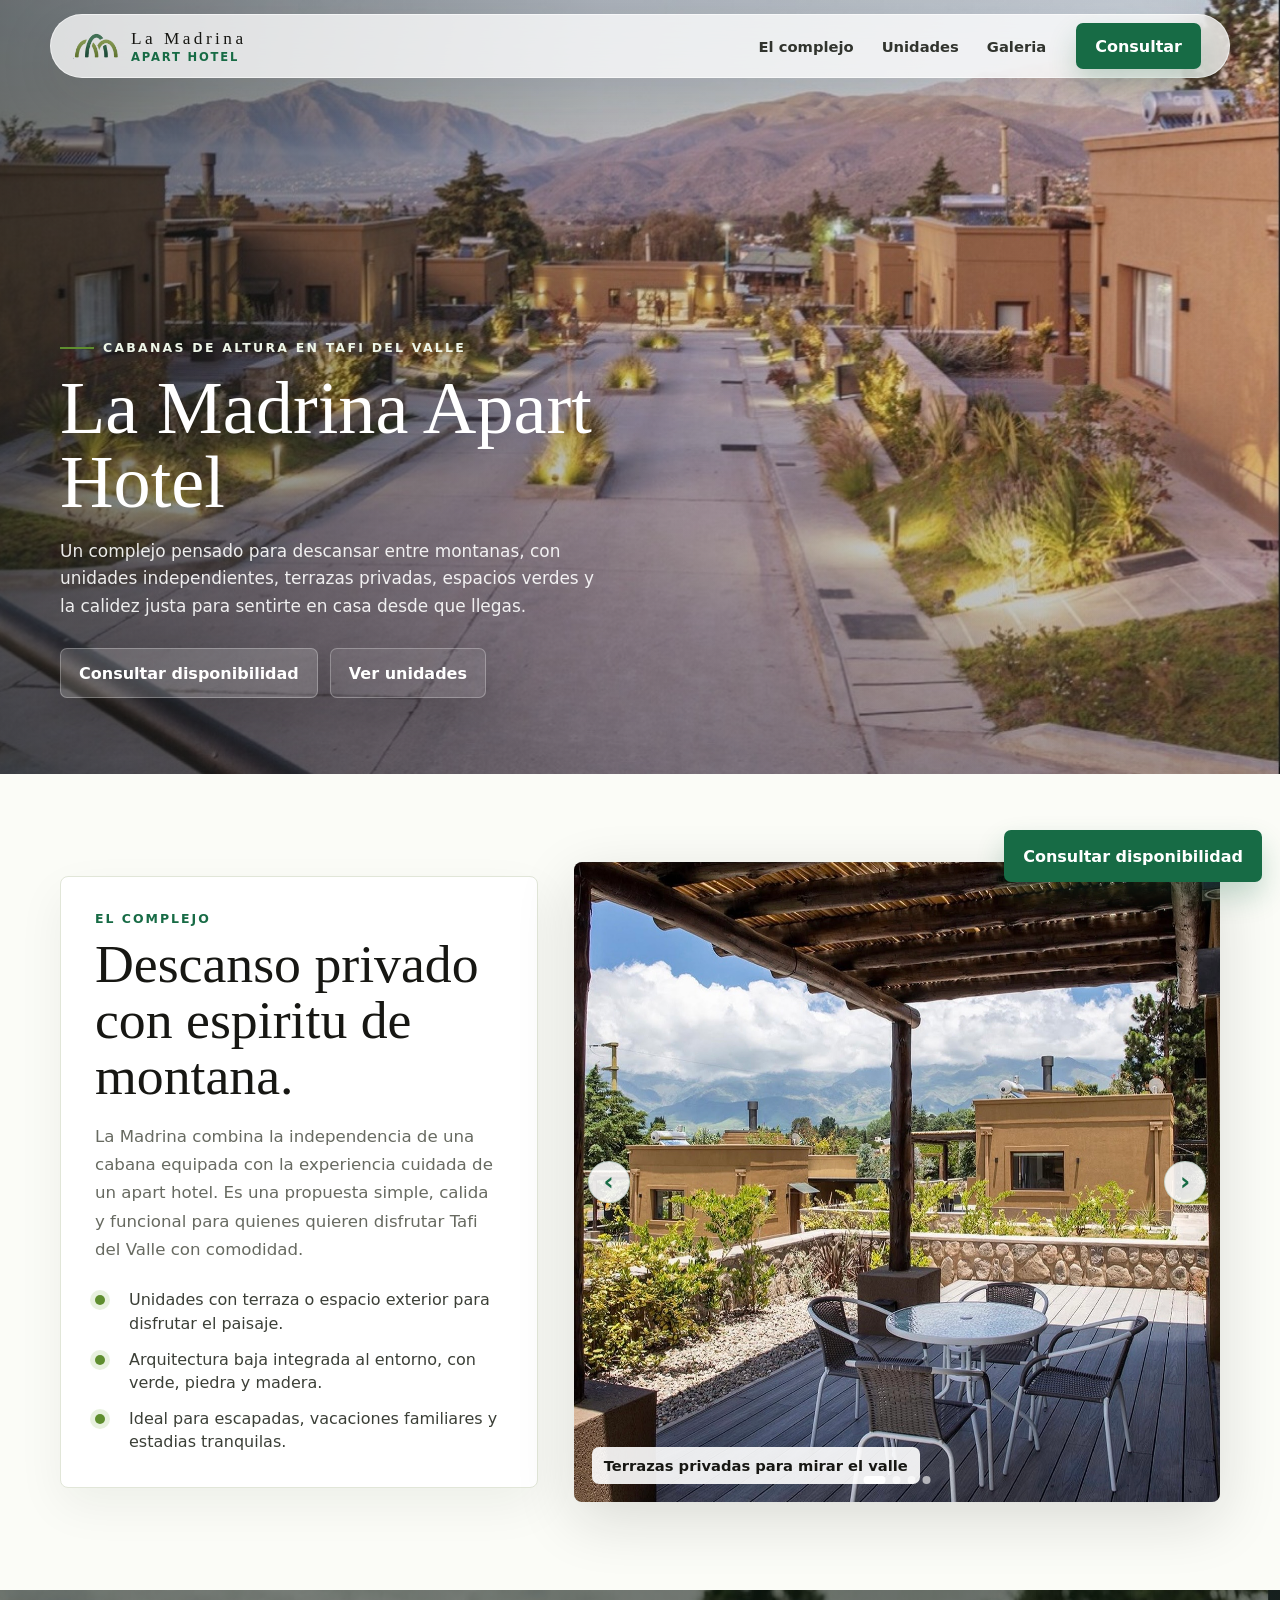
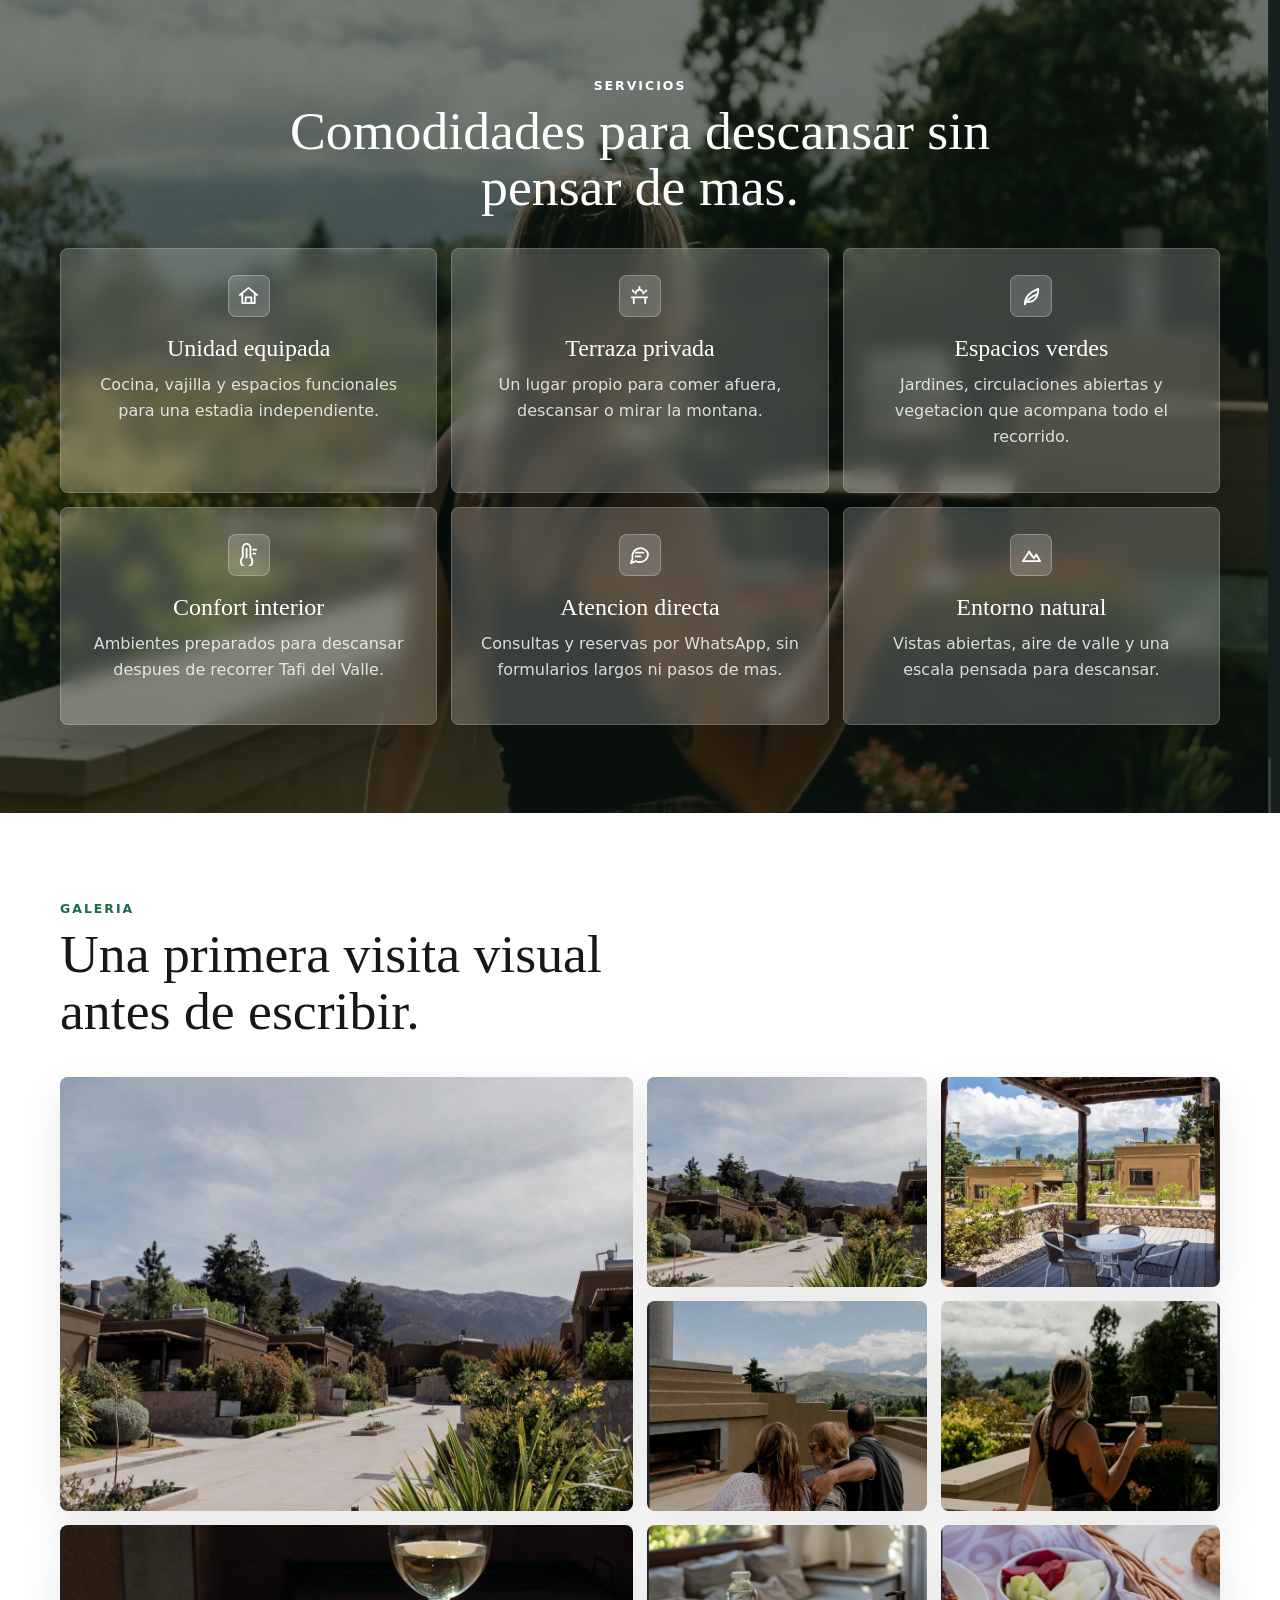
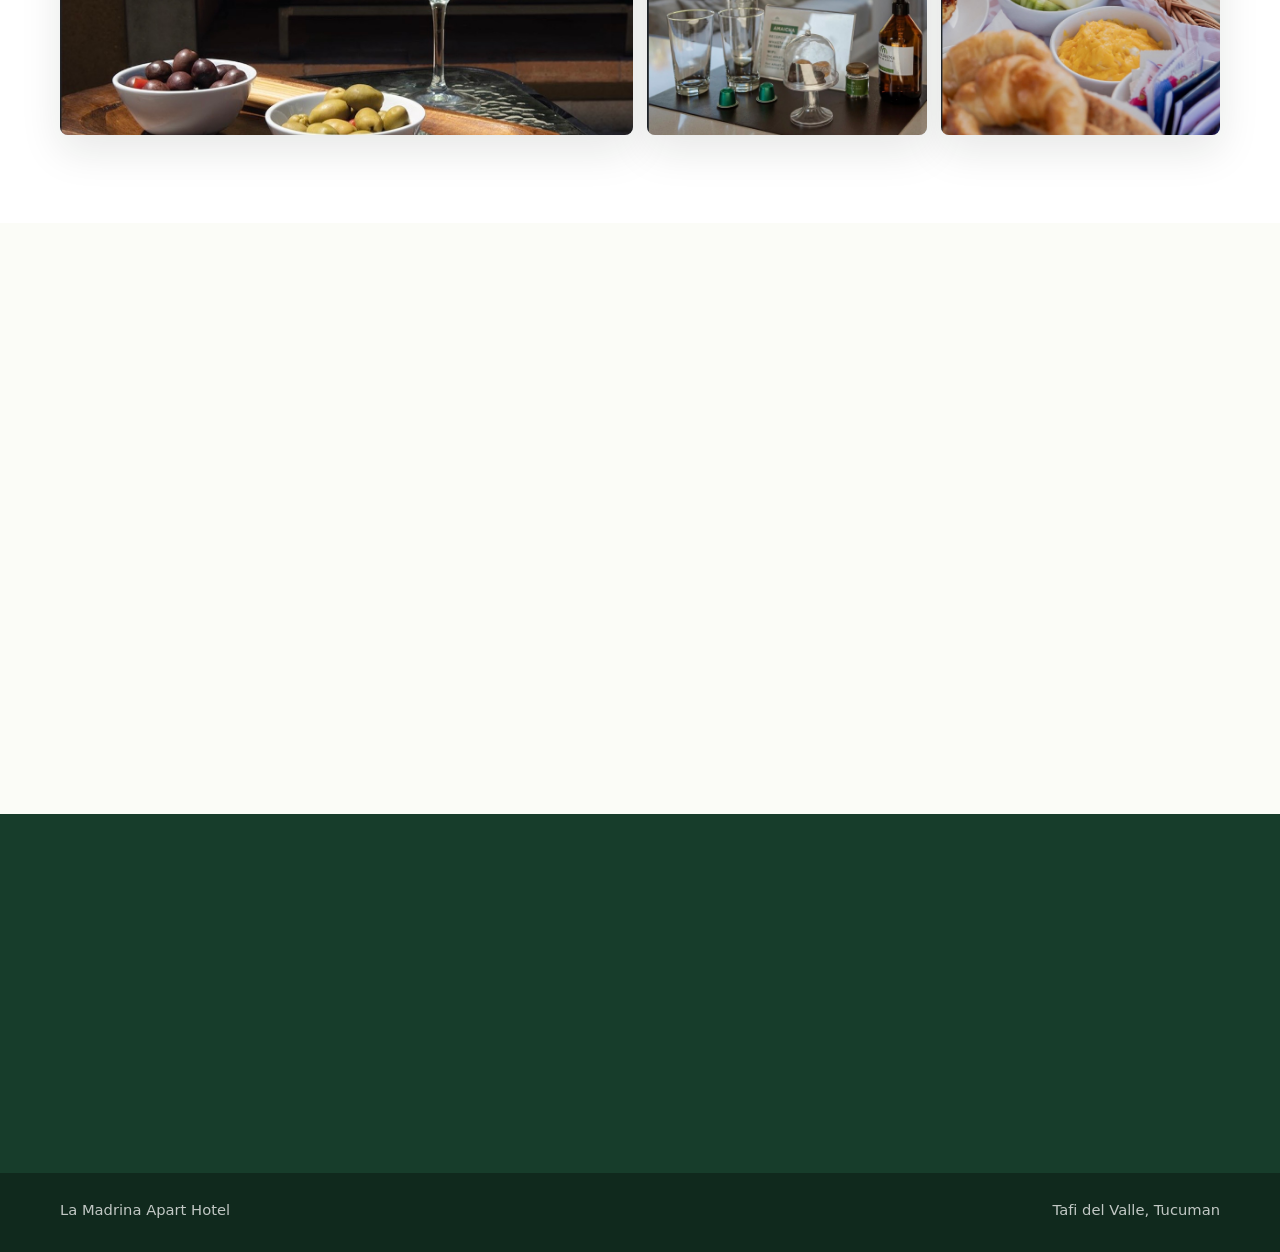
==== commit f1224249: "Ajustar hero e isotipo transparente" ====
--- a/index.html
+++ b/index.html
@@ -108,8 +108,8 @@
       }
 
       .brand-logo {
-        width: 42px;
-        height: 34px;
+        width: 46px;
+        height: 30px;
         object-fit: contain;
         flex: 0 0 auto;
       }
@@ -219,8 +219,8 @@
         position: relative;
         min-height: 86vh;
         display: grid;
-        align-items: center;
-        padding: 118px 18px 48px;
+        align-items: end;
+        padding: 150px 18px 76px;
         isolation: isolate;
         overflow: hidden;
         background: #2b3027;
@@ -256,6 +256,30 @@
         width: min(560px, 100%);
         color: var(--white);
         animation: heroRise 820ms ease both;
+      }
+
+      .hero .button {
+        min-height: 50px;
+        border-color: rgba(255, 255, 255, 0.28);
+        background: rgba(255, 255, 255, 0.16);
+        color: var(--white);
+        box-shadow: 0 18px 42px rgba(0, 0, 0, 0.18);
+        backdrop-filter: blur(12px);
+      }
+
+      .hero .button:hover {
+        border-color: rgba(255, 255, 255, 0.42);
+        background: rgba(255, 255, 255, 0.24);
+        box-shadow: 0 22px 52px rgba(0, 0, 0, 0.22);
+      }
+
+      .hero .button.secondary {
+        background: rgba(255, 255, 255, 0.08);
+        color: var(--white);
+      }
+
+      .hero .button.secondary:hover {
+        background: rgba(255, 255, 255, 0.18);
       }
 
       .eyebrow {
@@ -948,7 +972,8 @@
 
         .hero {
           min-height: 86vh;
-          padding-top: 120px;
+          padding-top: 130px;
+          padding-bottom: 60px;
         }
 
         .section-head,
@@ -1006,7 +1031,7 @@
 
         .hero {
           min-height: auto;
-          padding: 118px 16px 42px;
+          padding: 132px 16px 54px;
         }
 
         h1 {
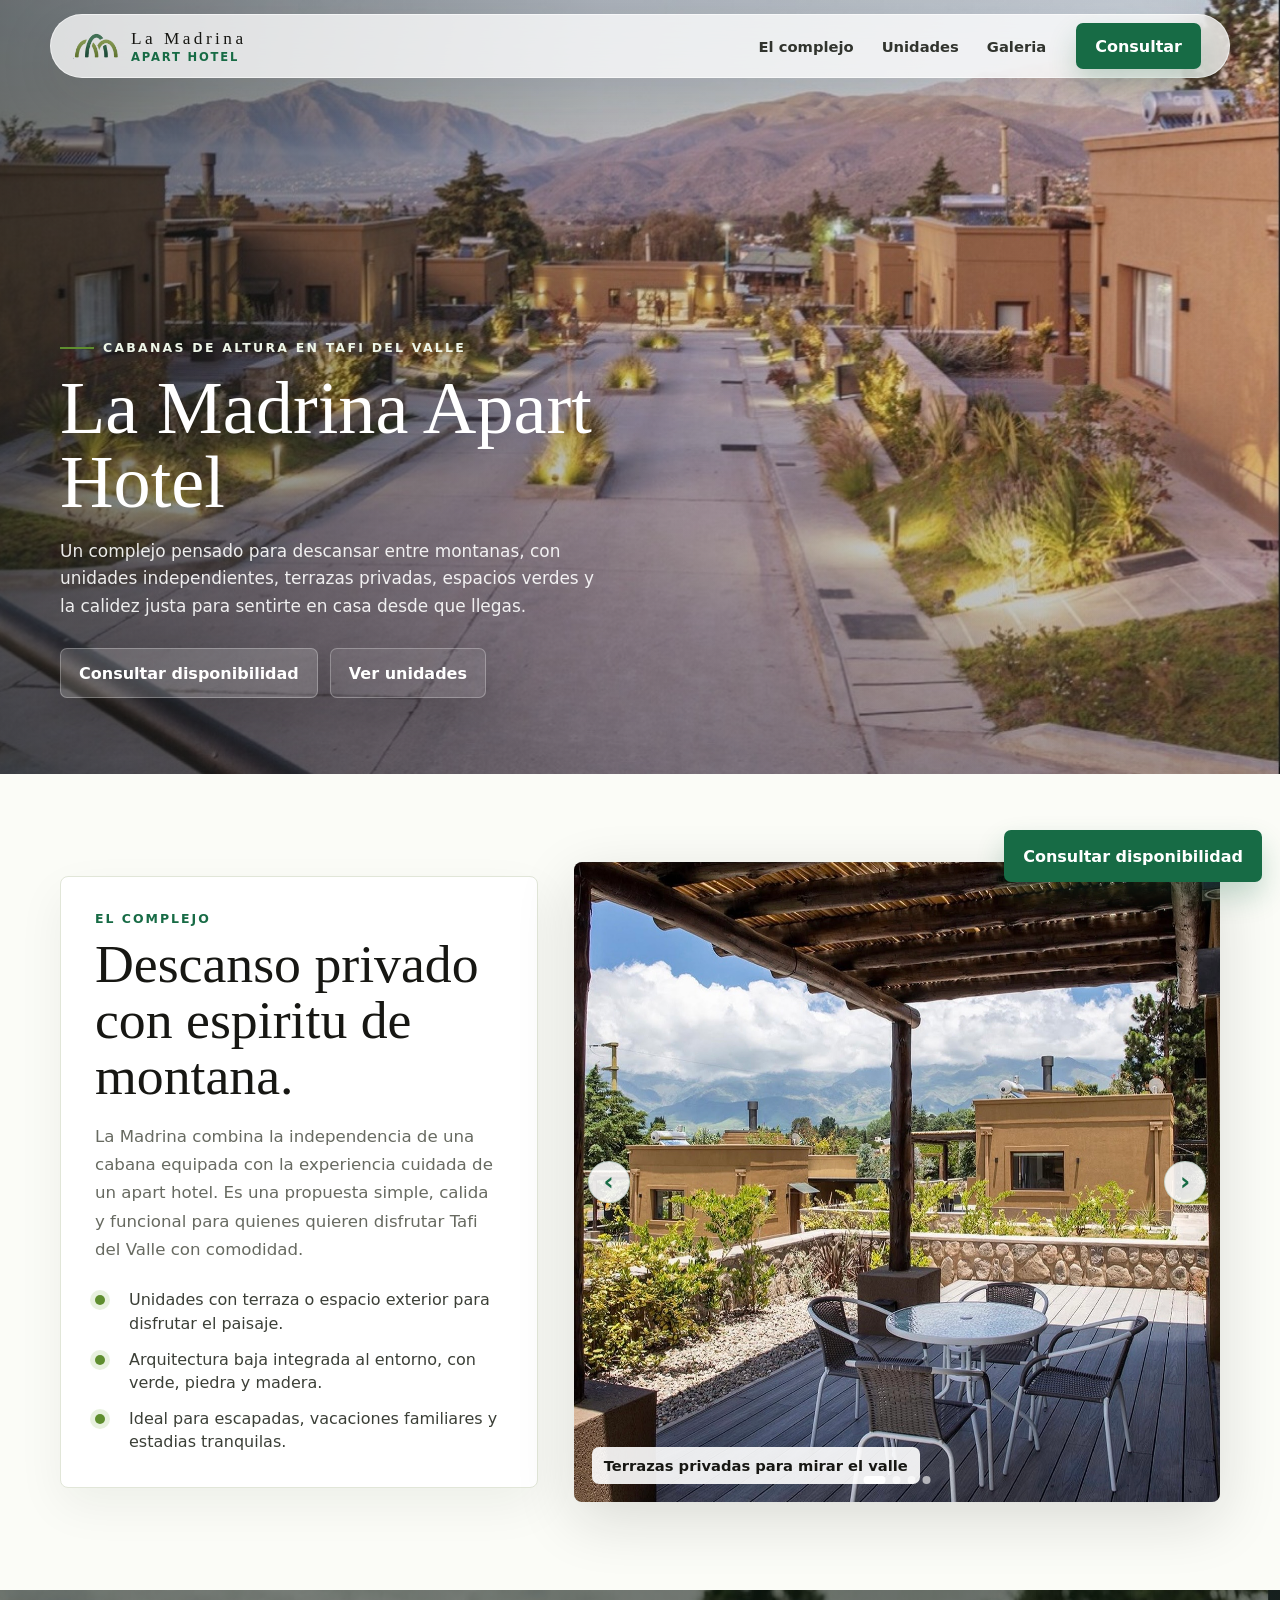
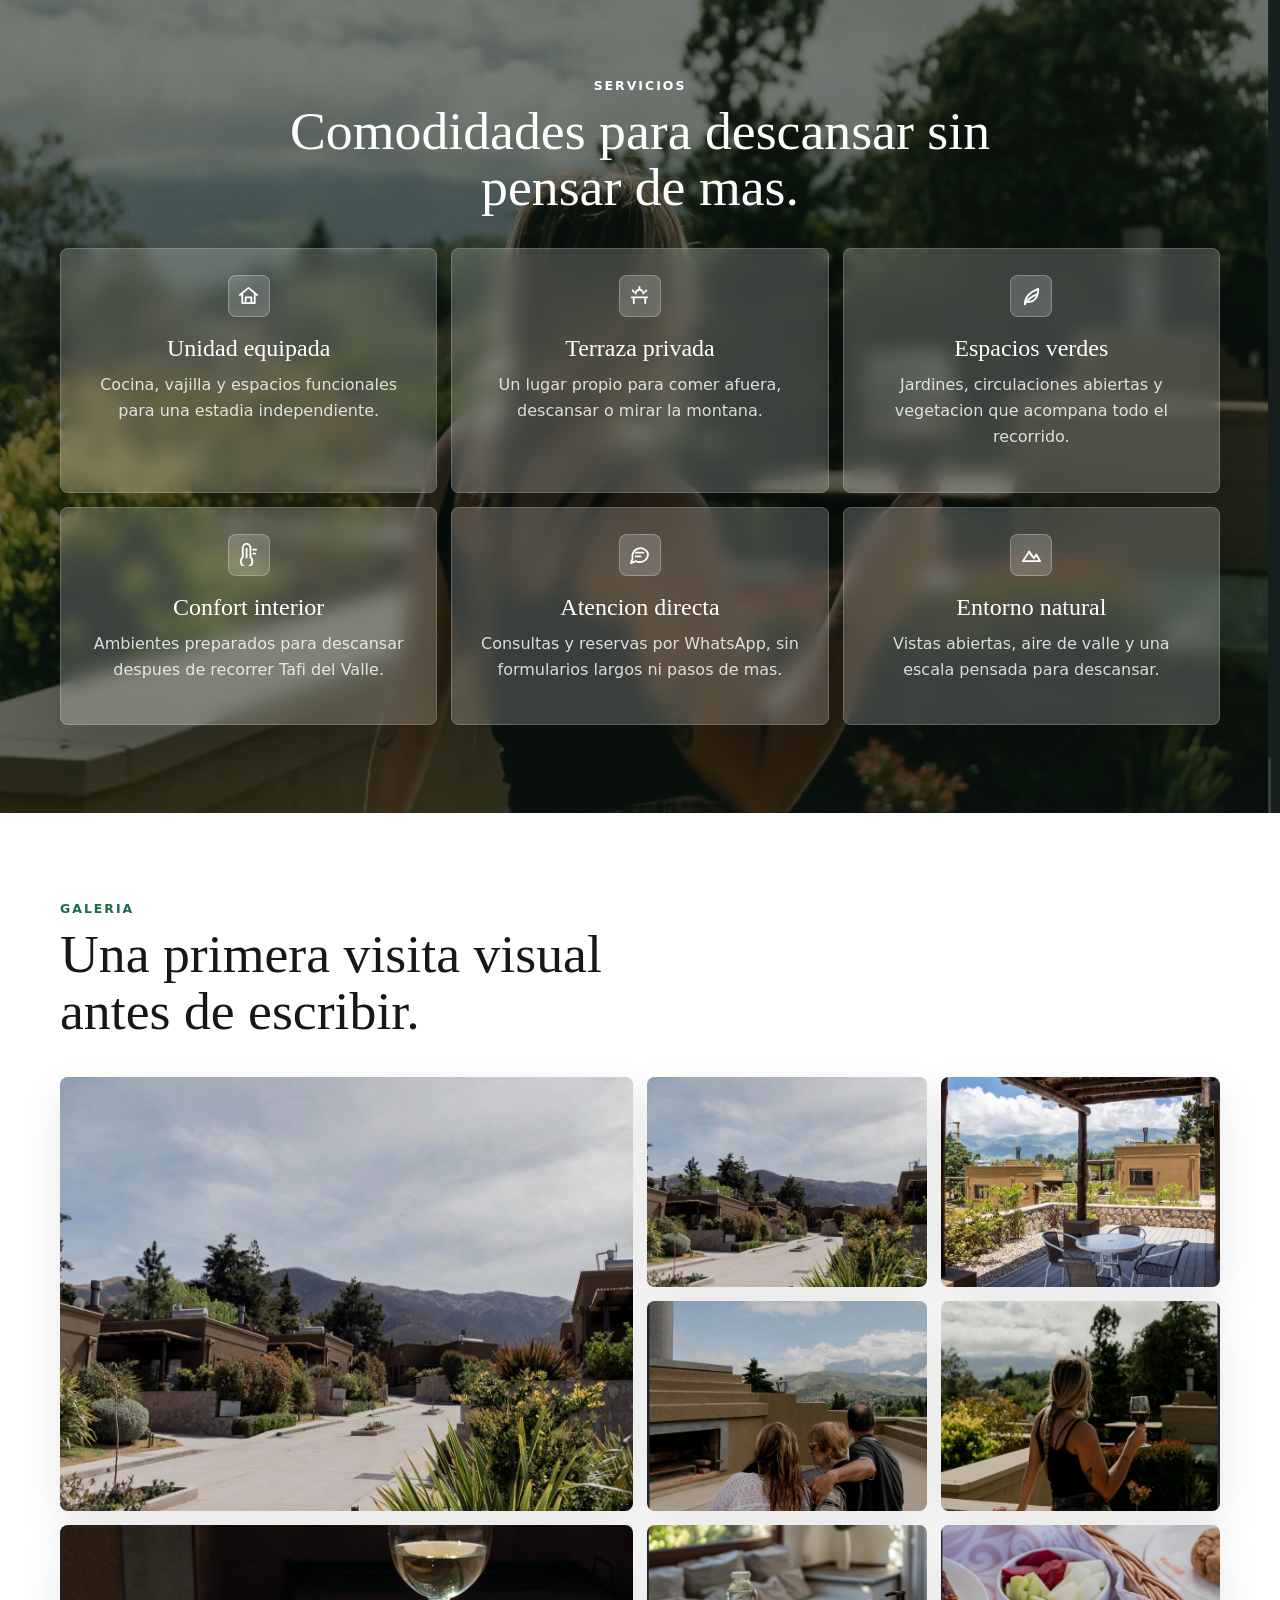
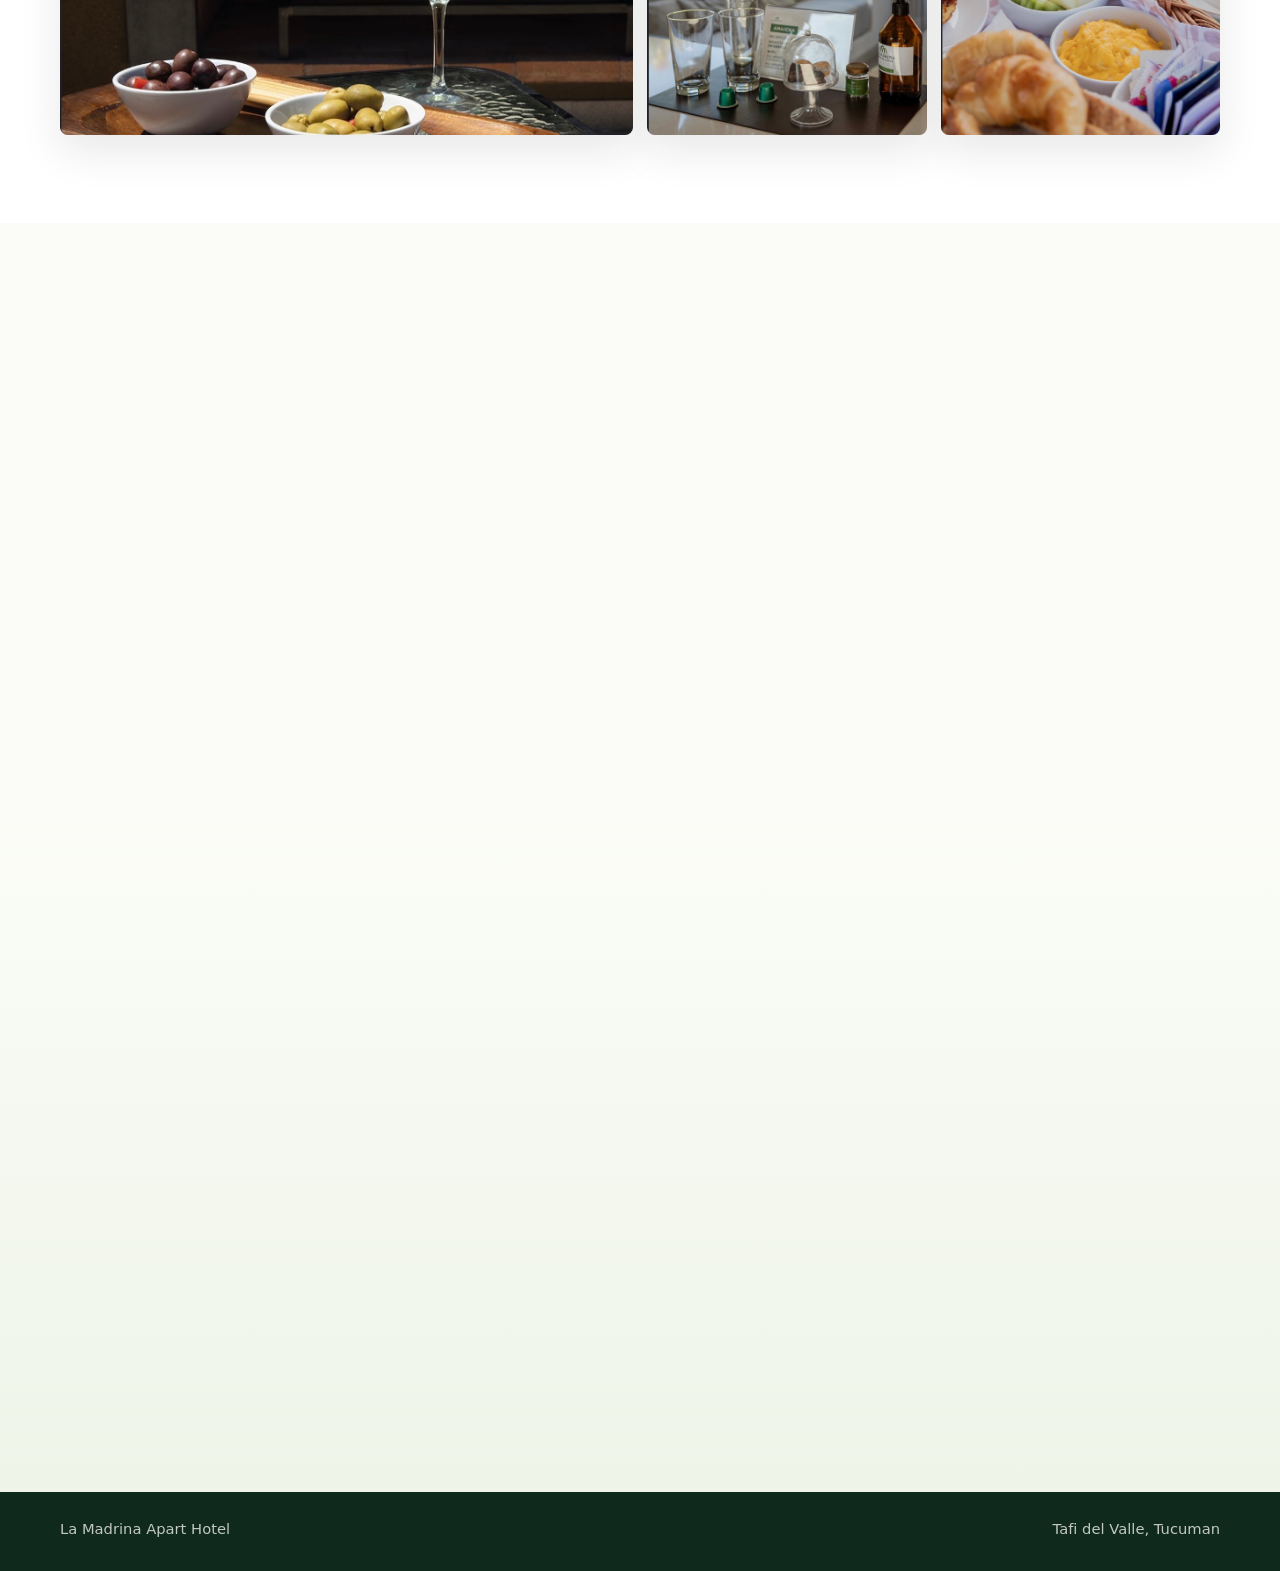
==== commit 7924f130: "Mejorar CTA de reserva en home" ====
--- a/index.html
+++ b/index.html
@@ -886,27 +886,94 @@
       }
 
       .cta-band {
-        padding: 78px 18px;
-        background: #173d2b;
+        padding: 86px 18px;
+        background: linear-gradient(180deg, #fbfcf7 0%, #eef4e8 100%);
         color: var(--white);
       }
 
       .cta-inner {
-        width: min(960px, 100%);
+        position: relative;
+        isolation: isolate;
+        overflow: hidden;
+        width: min(1160px, 100%);
         margin: 0 auto;
-        text-align: center;
+        min-height: 430px;
+        display: grid;
+        align-items: end;
+        padding: clamp(24px, 5vw, 56px);
+        border-radius: 8px;
+        background:
+          linear-gradient(112deg, rgba(12, 25, 17, 0.78) 0%, rgba(12, 25, 17, 0.44) 48%, rgba(12, 25, 17, 0.2) 100%),
+          url("assets/la-madrina-familia-terraza.jpeg") center / cover;
+        box-shadow: 0 26px 76px rgba(23, 31, 22, 0.18);
+        text-align: left;
+      }
+
+      .cta-inner::before {
+        content: "";
+        position: absolute;
+        inset: 18px;
+        border: 1px solid rgba(255, 255, 255, 0.22);
+        border-radius: 8px;
+        pointer-events: none;
+      }
+
+      .cta-content {
+        position: relative;
+        z-index: 1;
+        width: min(680px, 100%);
+        padding: clamp(24px, 4vw, 38px);
+        border: 1px solid rgba(255, 255, 255, 0.2);
+        border-radius: 8px;
+        background: rgba(255, 255, 255, 0.14);
+        box-shadow: 0 20px 54px rgba(0, 0, 0, 0.18);
+        backdrop-filter: blur(14px);
       }
 
       .cta-inner h2 {
         margin-bottom: 18px;
+        color: var(--white);
       }
 
       .cta-inner p {
-        width: min(680px, 100%);
-        margin: 0 auto 26px;
+        width: min(620px, 100%);
+        margin: 0 0 24px;
         color: rgba(255, 255, 255, 0.82);
         font-size: 1.04rem;
         line-height: 1.68;
+      }
+
+      .cta-points {
+        display: flex;
+        gap: 10px;
+        flex-wrap: wrap;
+        margin: 0 0 26px;
+        padding: 0;
+        list-style: none;
+      }
+
+      .cta-points li {
+        padding: 8px 11px;
+        border: 1px solid rgba(255, 255, 255, 0.2);
+        border-radius: 999px;
+        background: rgba(255, 255, 255, 0.14);
+        color: rgba(255, 255, 255, 0.88);
+        font-size: 0.82rem;
+        font-weight: 850;
+      }
+
+      .cta-inner .button {
+        border-color: rgba(255, 255, 255, 0.26);
+        background: rgba(255, 255, 255, 0.18);
+        color: var(--white);
+        box-shadow: 0 18px 42px rgba(0, 0, 0, 0.18);
+        backdrop-filter: blur(12px);
+      }
+
+      .cta-inner .button:hover {
+        border-color: rgba(255, 255, 255, 0.38);
+        background: rgba(255, 255, 255, 0.26);
+        box-shadow: 0 22px 48px rgba(0, 0, 0, 0.22);
       }
 
       footer {
@@ -1354,12 +1421,19 @@
 
       <section class="cta-band" id="reserva">
         <div class="cta-inner">
-          <h2>Listo para tu escapada a Tafi del Valle?</h2>
-          <p>
-            Escribinos con tus fechas ideales, cantidad de huespedes y tipo de viaje.
-            Te respondemos con opciones disponibles para La Madrina.
-          </p>
-          <a class="button" data-whatsapp href="#" target="_blank" rel="noreferrer">Enviar consulta de reserva</a>
+          <div class="cta-content">
+            <h2>Listo para tu escapada a Tafi del Valle?</h2>
+            <p>
+              Escribinos con tus fechas ideales, cantidad de huespedes y tipo de viaje.
+              Te respondemos con opciones disponibles para La Madrina.
+            </p>
+            <ul class="cta-points" aria-label="Datos utiles para consultar">
+              <li>Fechas ideales</li>
+              <li>Cantidad de huespedes</li>
+              <li>Tipo de viaje</li>
+            </ul>
+            <a class="button" data-whatsapp href="#" target="_blank" rel="noreferrer">Enviar consulta de reserva</a>
+          </div>
         </div>
       </section>
     </main>
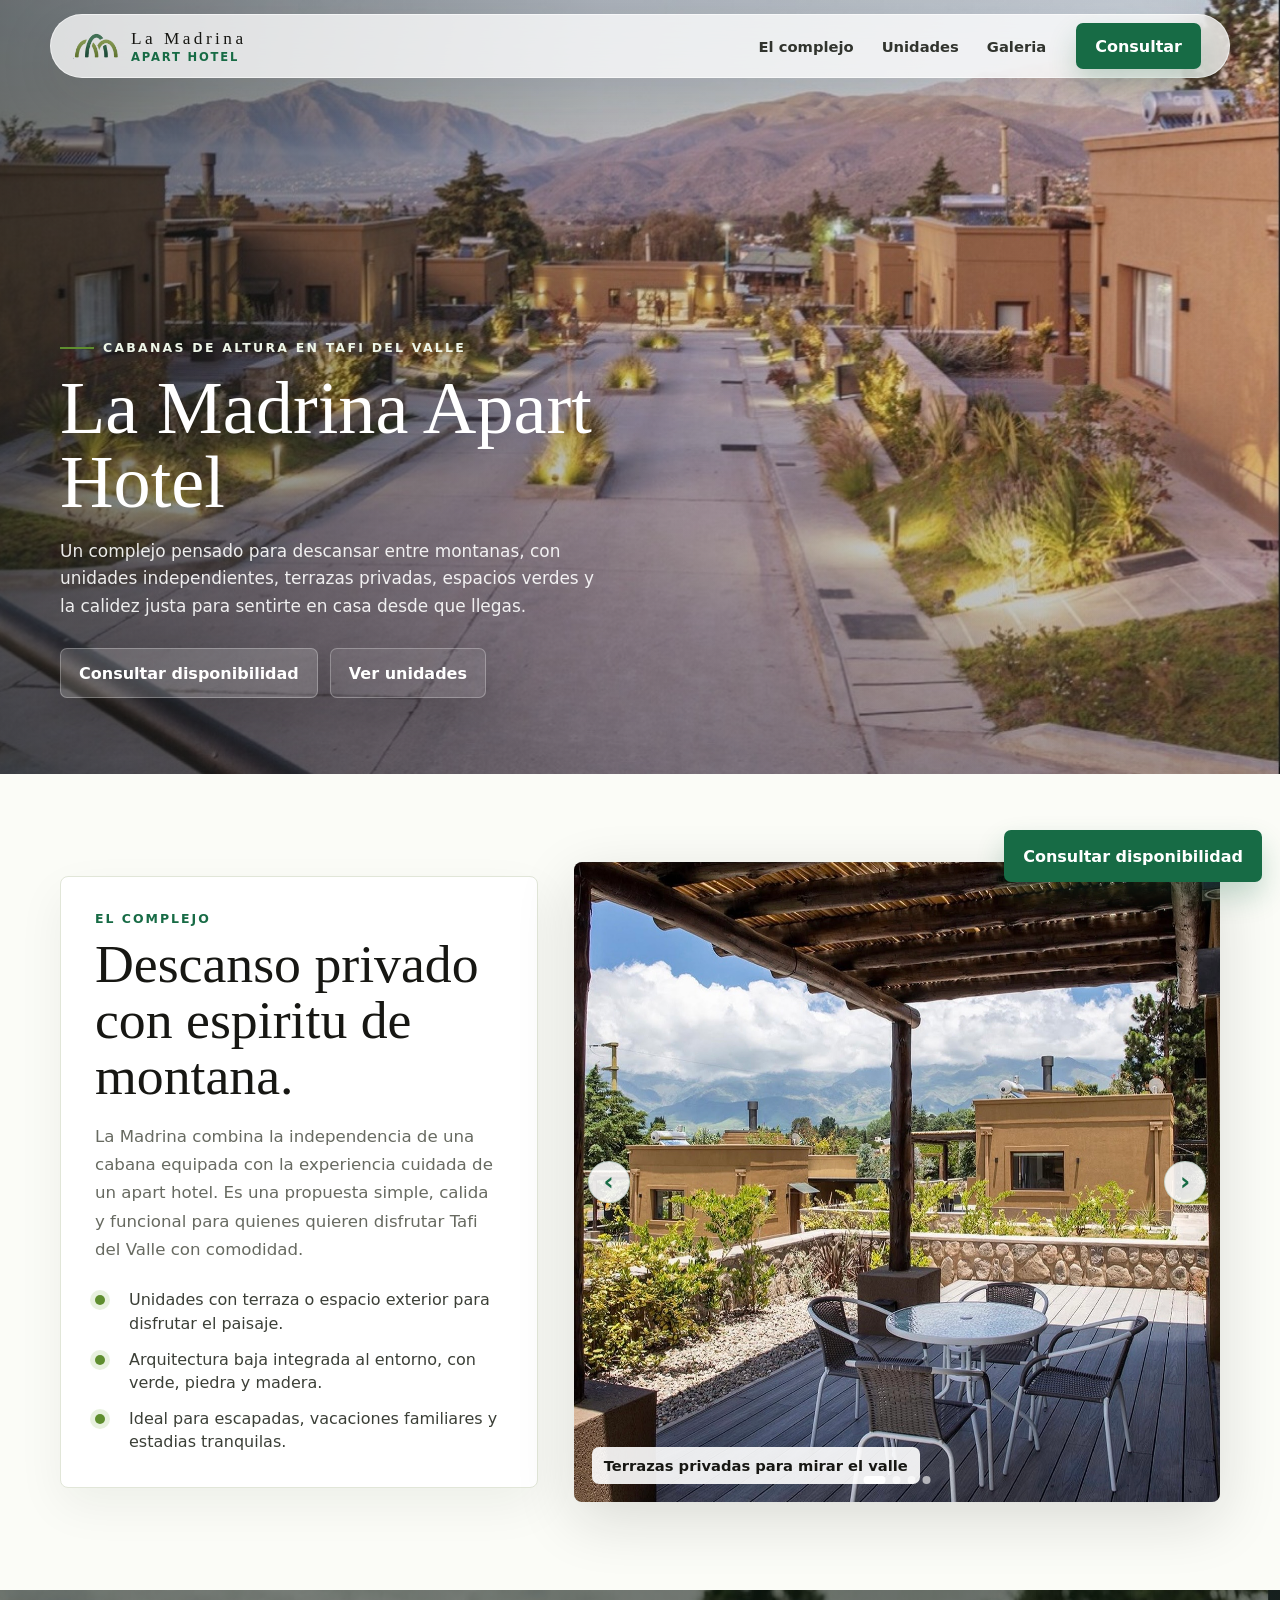
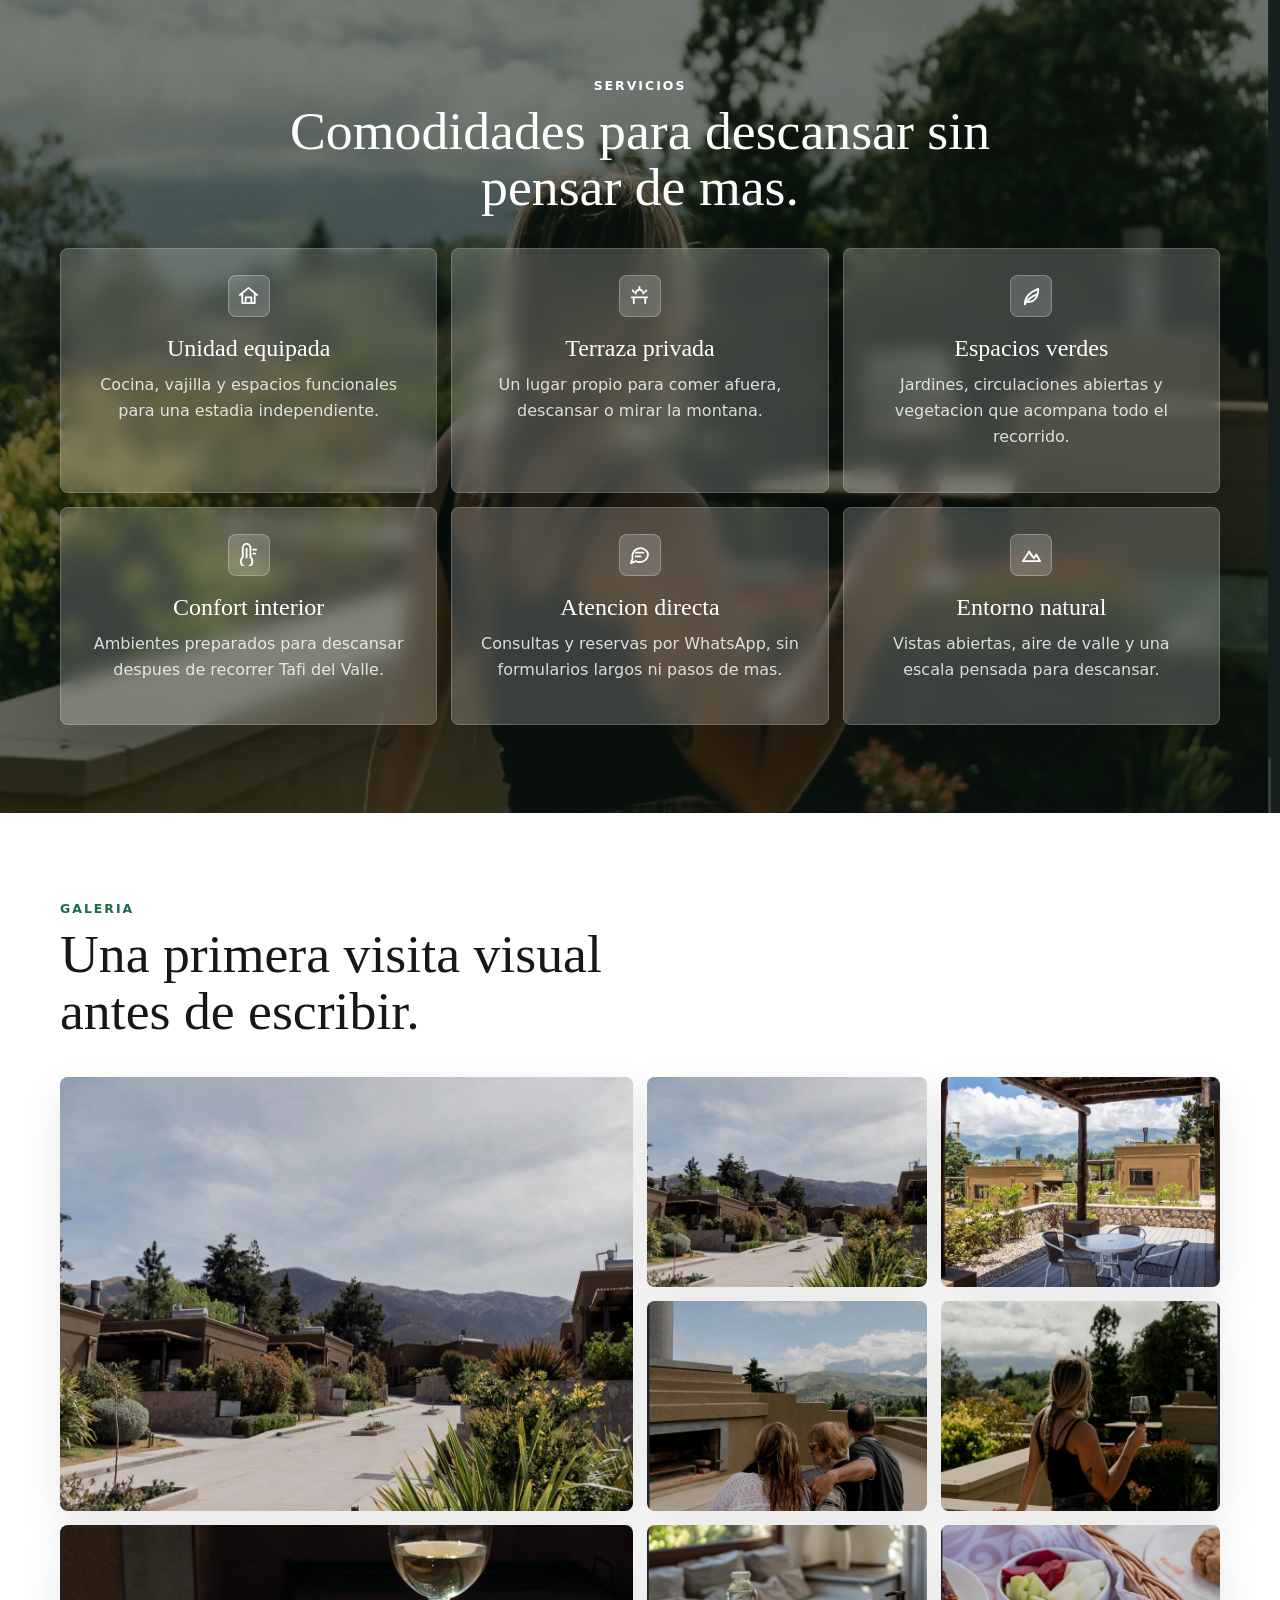
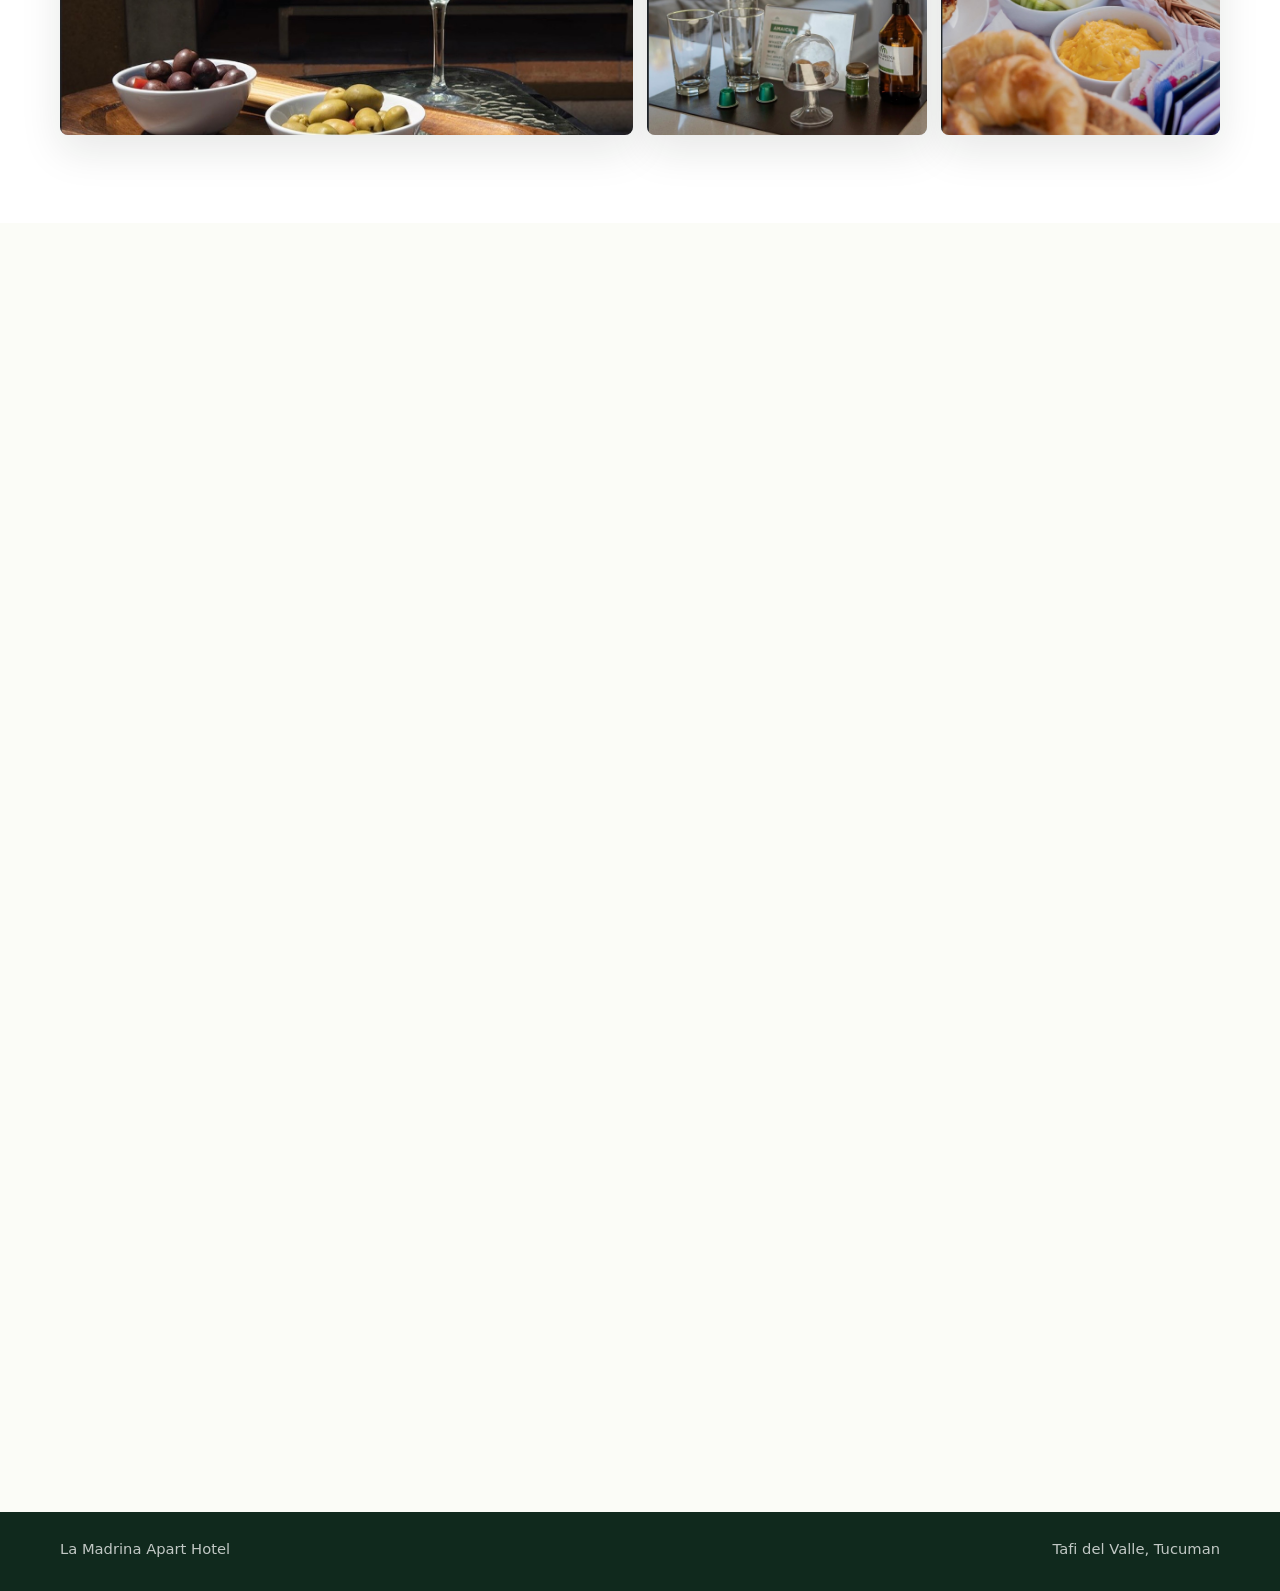
==== commit cf558401: "Ajustar CTA clasica en home" ====
--- a/index.html
+++ b/index.html
@@ -886,94 +886,77 @@
       }
 
       .cta-band {
-        padding: 86px 18px;
-        background: linear-gradient(180deg, #fbfcf7 0%, #eef4e8 100%);
-        color: var(--white);
+        padding: 82px 18px;
+        background: #fbfcf7;
+        color: var(--ink);
       }
 
       .cta-inner {
-        position: relative;
-        isolation: isolate;
-        overflow: hidden;
         width: min(1160px, 100%);
         margin: 0 auto;
-        min-height: 430px;
-        display: grid;
-        align-items: end;
-        padding: clamp(24px, 5vw, 56px);
+        display: grid;
+        grid-template-columns: minmax(0, 0.9fr) minmax(300px, 1.1fr);
+        gap: 34px;
+        align-items: center;
+        padding: clamp(22px, 4vw, 34px);
+        border: 1px solid var(--line);
         border-radius: 8px;
-        background:
-          linear-gradient(112deg, rgba(12, 25, 17, 0.78) 0%, rgba(12, 25, 17, 0.44) 48%, rgba(12, 25, 17, 0.2) 100%),
-          url("assets/la-madrina-familia-terraza.jpeg") center / cover;
-        box-shadow: 0 26px 76px rgba(23, 31, 22, 0.18);
-        text-align: left;
-      }
-
-      .cta-inner::before {
-        content: "";
-        position: absolute;
-        inset: 18px;
-        border: 1px solid rgba(255, 255, 255, 0.22);
-        border-radius: 8px;
-        pointer-events: none;
+        background: var(--white);
+        box-shadow: 0 18px 52px rgba(23, 31, 22, 0.08);
       }
 
       .cta-content {
-        position: relative;
-        z-index: 1;
-        width: min(680px, 100%);
-        padding: clamp(24px, 4vw, 38px);
-        border: 1px solid rgba(255, 255, 255, 0.2);
-        border-radius: 8px;
-        background: rgba(255, 255, 255, 0.14);
-        box-shadow: 0 20px 54px rgba(0, 0, 0, 0.18);
-        backdrop-filter: blur(14px);
+        padding: clamp(10px, 2vw, 18px);
+      }
+
+      .cta-kicker {
+        margin: 0 0 13px;
+        color: var(--green);
+        font-size: 0.78rem;
+        font-weight: 900;
+        letter-spacing: 0.16em;
+        text-transform: uppercase;
       }
 
       .cta-inner h2 {
         margin-bottom: 18px;
-        color: var(--white);
+        color: var(--ink);
       }
 
       .cta-inner p {
         width: min(620px, 100%);
-        margin: 0 0 24px;
-        color: rgba(255, 255, 255, 0.82);
+        margin: 0 0 28px;
+        color: var(--muted);
         font-size: 1.04rem;
         line-height: 1.68;
       }
 
-      .cta-points {
-        display: flex;
-        gap: 10px;
-        flex-wrap: wrap;
-        margin: 0 0 26px;
-        padding: 0;
-        list-style: none;
-      }
-
-      .cta-points li {
-        padding: 8px 11px;
-        border: 1px solid rgba(255, 255, 255, 0.2);
-        border-radius: 999px;
-        background: rgba(255, 255, 255, 0.14);
-        color: rgba(255, 255, 255, 0.88);
-        font-size: 0.82rem;
-        font-weight: 850;
+      .cta-content::before {
+        content: "";
+        display: block;
+        width: 72px;
+        height: 1px;
+        margin-bottom: 26px;
+        background: rgba(23, 107, 69, 0.3);
       }
 
       .cta-inner .button {
-        border-color: rgba(255, 255, 255, 0.26);
-        background: rgba(255, 255, 255, 0.18);
+        border-color: transparent;
+        background: var(--green);
         color: var(--white);
-        box-shadow: 0 18px 42px rgba(0, 0, 0, 0.18);
-        backdrop-filter: blur(12px);
+        box-shadow: 0 16px 34px rgba(23, 107, 69, 0.22);
       }
 
       .cta-inner .button:hover {
-        border-color: rgba(255, 255, 255, 0.38);
-        background: rgba(255, 255, 255, 0.26);
-        box-shadow: 0 22px 48px rgba(0, 0, 0, 0.22);
+        background: #105b39;
+        box-shadow: 0 20px 40px rgba(23, 107, 69, 0.27);
+      }
+
+      .cta-photo {
+        min-height: 360px;
+        border-radius: 8px;
+        background: url("assets/la-madrina-familia-terraza.jpeg") center / cover;
+        box-shadow: 0 18px 48px rgba(23, 31, 22, 0.12);
       }
 
       footer {
@@ -1045,12 +1028,18 @@
 
         .section-head,
         .intro-grid,
-        .location-grid {
+        .location-grid,
+        .cta-inner {
           grid-template-columns: 1fr;
         }
 
         .section-head {
           gap: 18px;
+        }
+
+        .cta-photo {
+          min-height: 280px;
+          order: -1;
         }
 
         .units-grid,
@@ -1422,18 +1411,15 @@
       <section class="cta-band" id="reserva">
         <div class="cta-inner">
           <div class="cta-content">
+            <p class="cta-kicker">Reservas</p>
             <h2>Listo para tu escapada a Tafi del Valle?</h2>
             <p>
               Escribinos con tus fechas ideales, cantidad de huespedes y tipo de viaje.
               Te respondemos con opciones disponibles para La Madrina.
             </p>
-            <ul class="cta-points" aria-label="Datos utiles para consultar">
-              <li>Fechas ideales</li>
-              <li>Cantidad de huespedes</li>
-              <li>Tipo de viaje</li>
-            </ul>
             <a class="button" data-whatsapp href="#" target="_blank" rel="noreferrer">Enviar consulta de reserva</a>
           </div>
+          <div class="cta-photo" role="img" aria-label="Familia disfrutando la terraza de La Madrina"></div>
         </div>
       </section>
     </main>
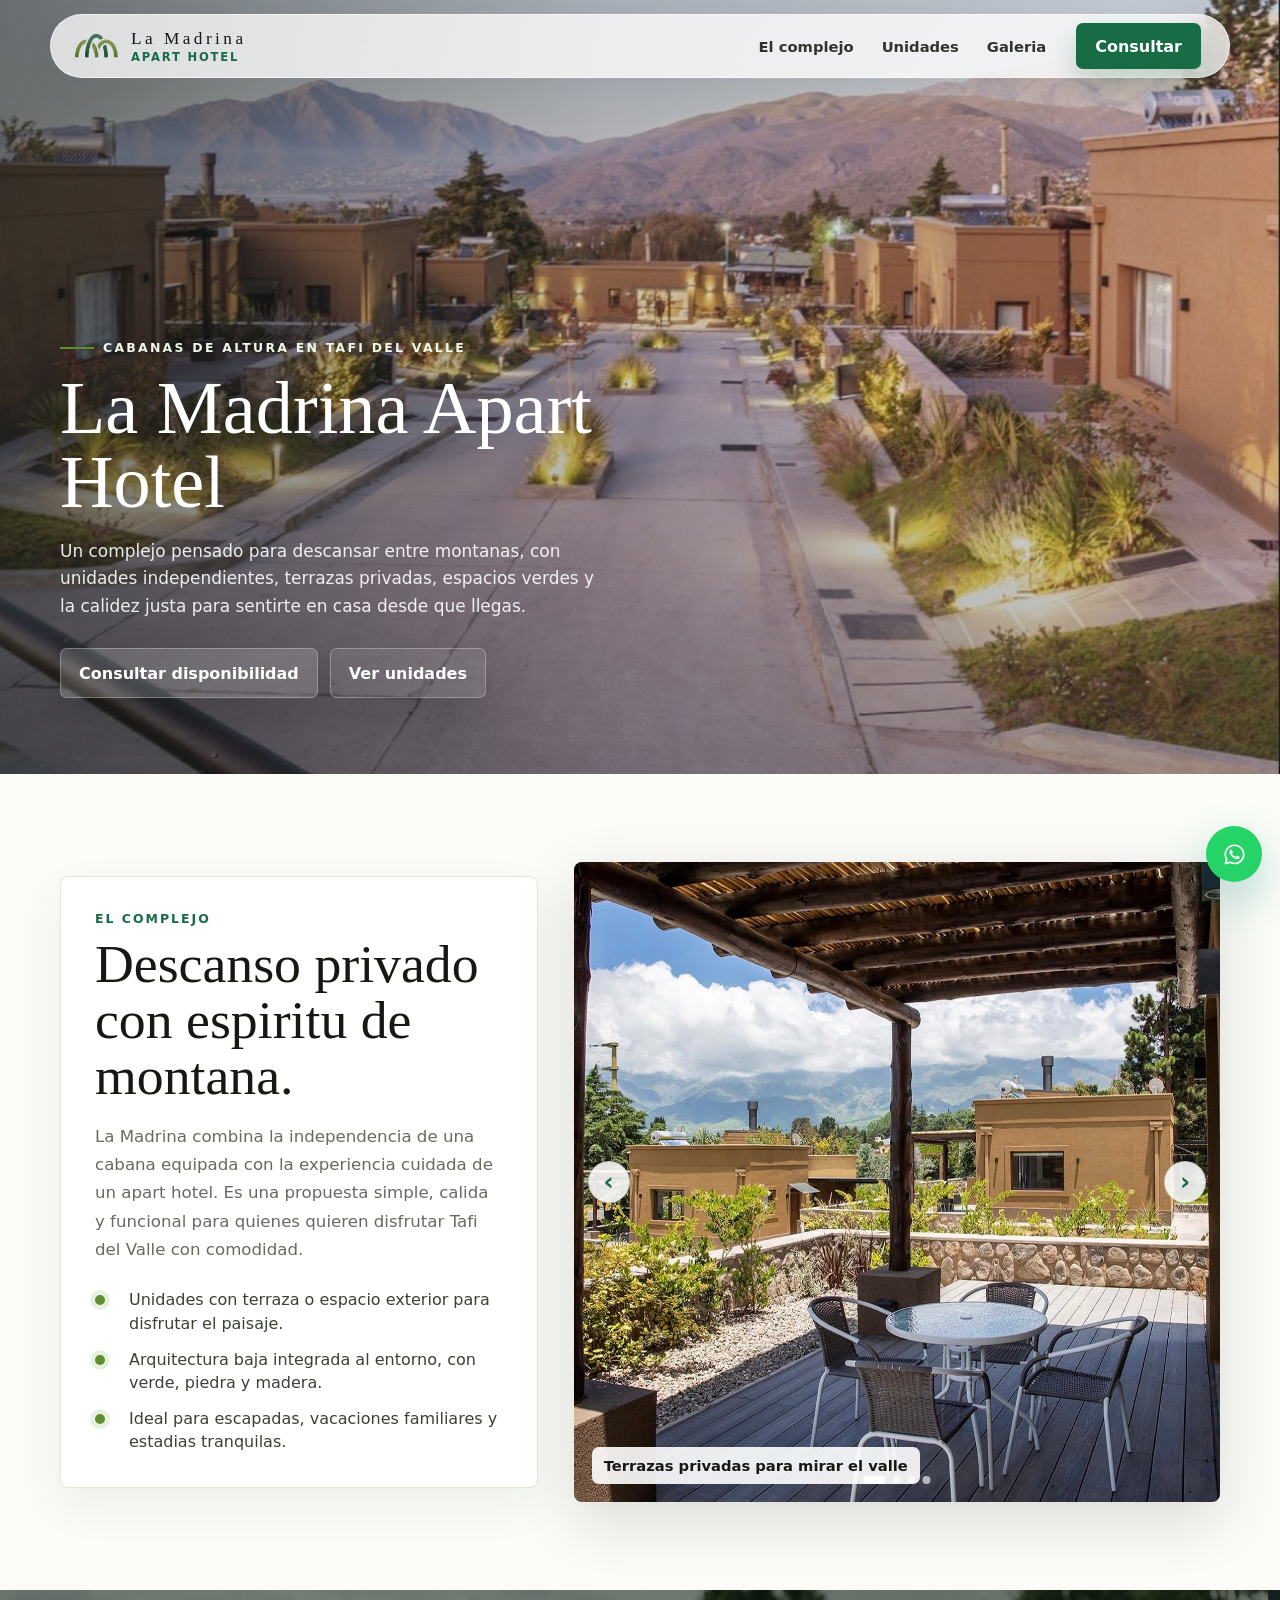
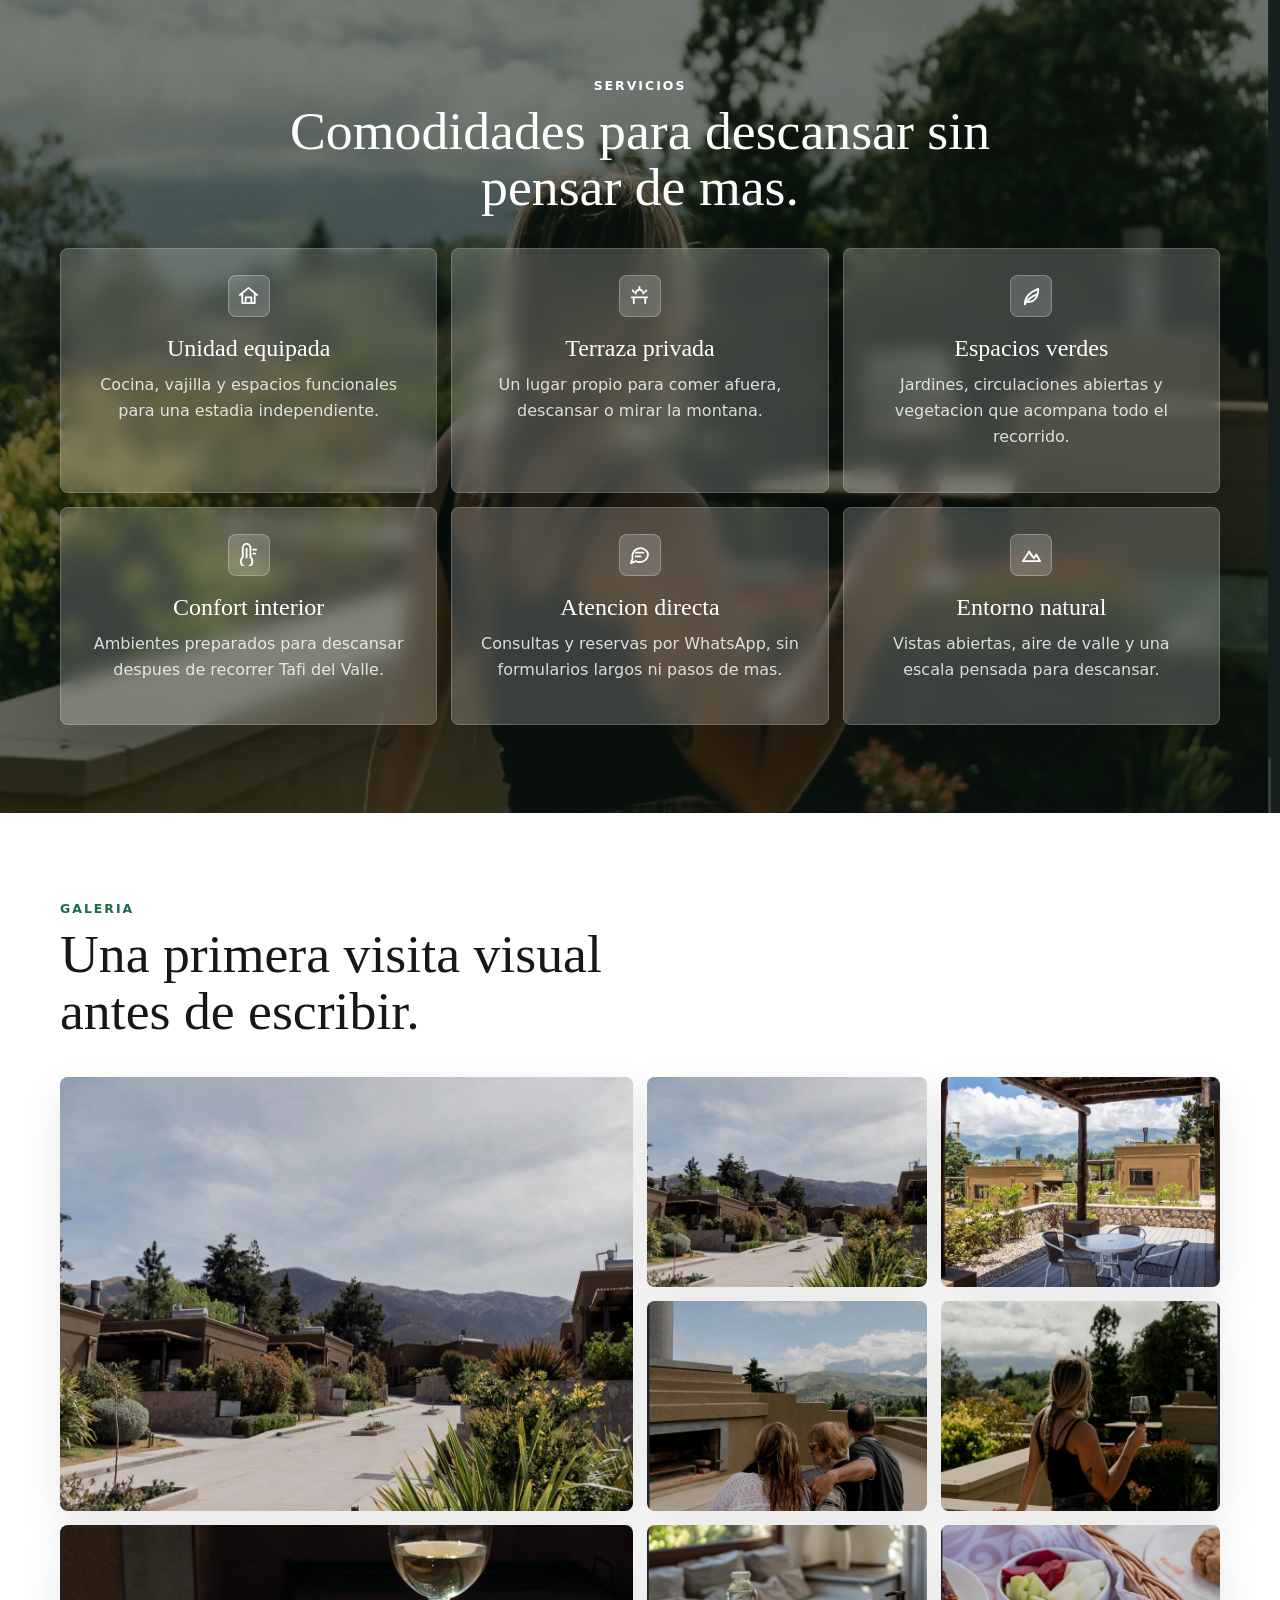
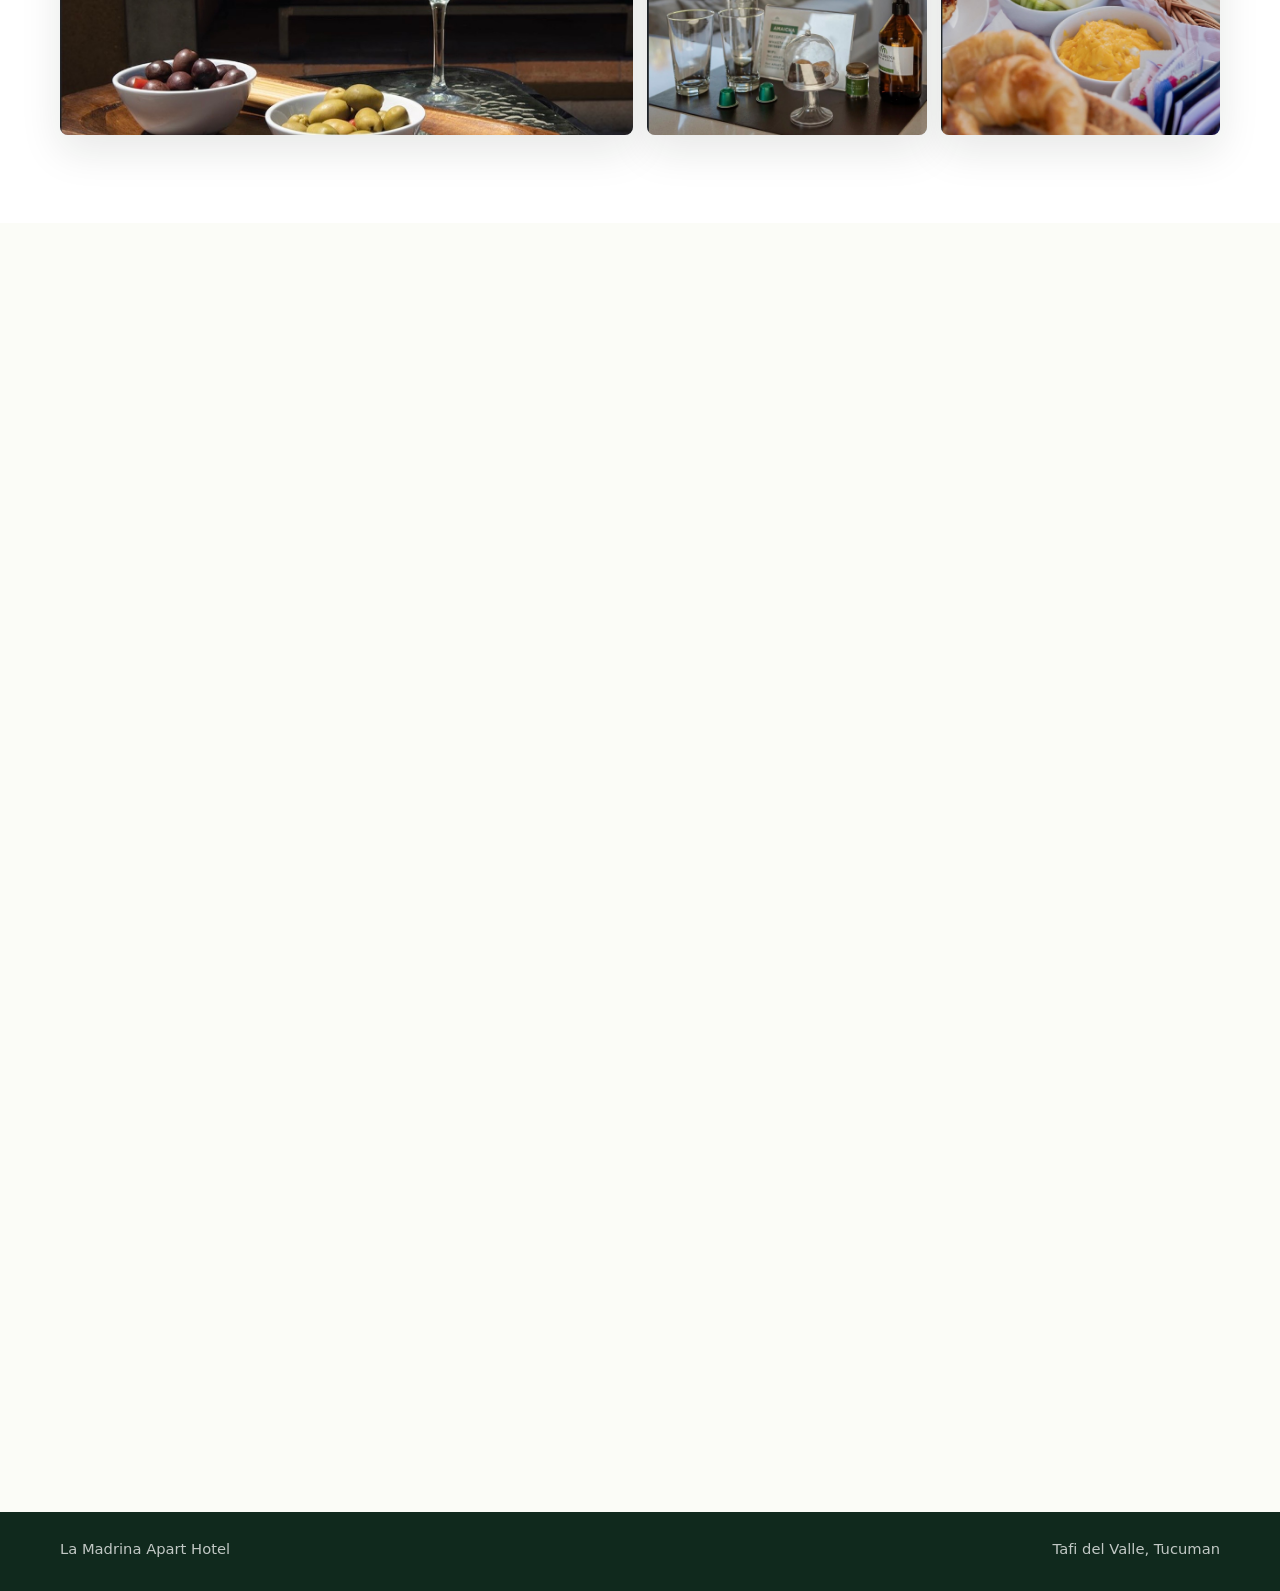
==== commit a0acc36a: "Convertir CTA flotante en icono WhatsApp" ====
--- a/index.html
+++ b/index.html
@@ -980,7 +980,25 @@
         right: 18px;
         bottom: 18px;
         z-index: 25;
-        min-height: 52px;
+        width: 56px;
+        height: 56px;
+        min-height: 0;
+        padding: 0;
+        border-radius: 999px;
+        background: #25d366;
+        color: var(--white);
+        box-shadow: 0 18px 44px rgba(18, 140, 126, 0.32);
+      }
+
+      .floating-cta:hover {
+        background: #1ebe5d;
+        box-shadow: 0 22px 52px rgba(18, 140, 126, 0.38);
+      }
+
+      .floating-cta svg {
+        width: 27px;
+        height: 27px;
+        fill: currentColor;
       }
 
       @media (max-width: 920px) {
@@ -1431,7 +1449,11 @@
       </div>
     </footer>
 
-    <a class="button floating-cta" data-whatsapp href="#" target="_blank" rel="noreferrer">Consultar disponibilidad</a>
+    <a class="button floating-cta" data-whatsapp href="#" target="_blank" rel="noreferrer" aria-label="Consultar por WhatsApp">
+      <svg viewBox="0 0 32 32" aria-hidden="true">
+        <path d="M16.04 4.01c-6.62 0-12 5.28-12 11.78 0 2.08.56 4.11 1.62 5.9l-1.72 6.3 6.52-1.68a12.26 12.26 0 0 0 5.58 1.35c6.62 0 12-5.28 12-11.78s-5.38-11.87-12-11.87Zm0 21.66c-1.76 0-3.49-.46-5-1.34l-.36-.21-3.87 1 1.03-3.72-.24-.38a9.53 9.53 0 0 1-1.49-5.22c0-5.41 4.46-9.81 9.93-9.81 2.66 0 5.15 1.02 7.03 2.88a9.66 9.66 0 0 1 2.9 6.96c0 5.41-4.46 9.84-9.93 9.84Zm5.45-7.36c-.3-.15-1.77-.86-2.04-.96-.27-.1-.47-.15-.67.15-.2.29-.77.96-.95 1.15-.17.2-.35.22-.65.07-.3-.15-1.25-.45-2.38-1.45-.88-.77-1.47-1.72-1.65-2.01-.17-.3-.02-.46.13-.61.13-.13.3-.35.45-.52.15-.17.2-.3.3-.5.1-.2.05-.37-.02-.52-.07-.15-.67-1.58-.92-2.16-.24-.56-.49-.49-.67-.5h-.57c-.2 0-.52.07-.79.37-.27.3-1.04 1-1.04 2.43s1.07 2.82 1.22 3.02c.15.2 2.1 3.16 5.09 4.43.71.3 1.27.48 1.7.62.71.22 1.36.19 1.88.12.57-.08 1.77-.71 2.02-1.4.25-.69.25-1.28.17-1.4-.08-.13-.27-.2-.57-.35Z"/>
+      </svg>
+    </a>
 
     <script>
       const whatsappText = "Hola! Quisiera consultar disponibilidad en La Madrina Apart Hotel.";
